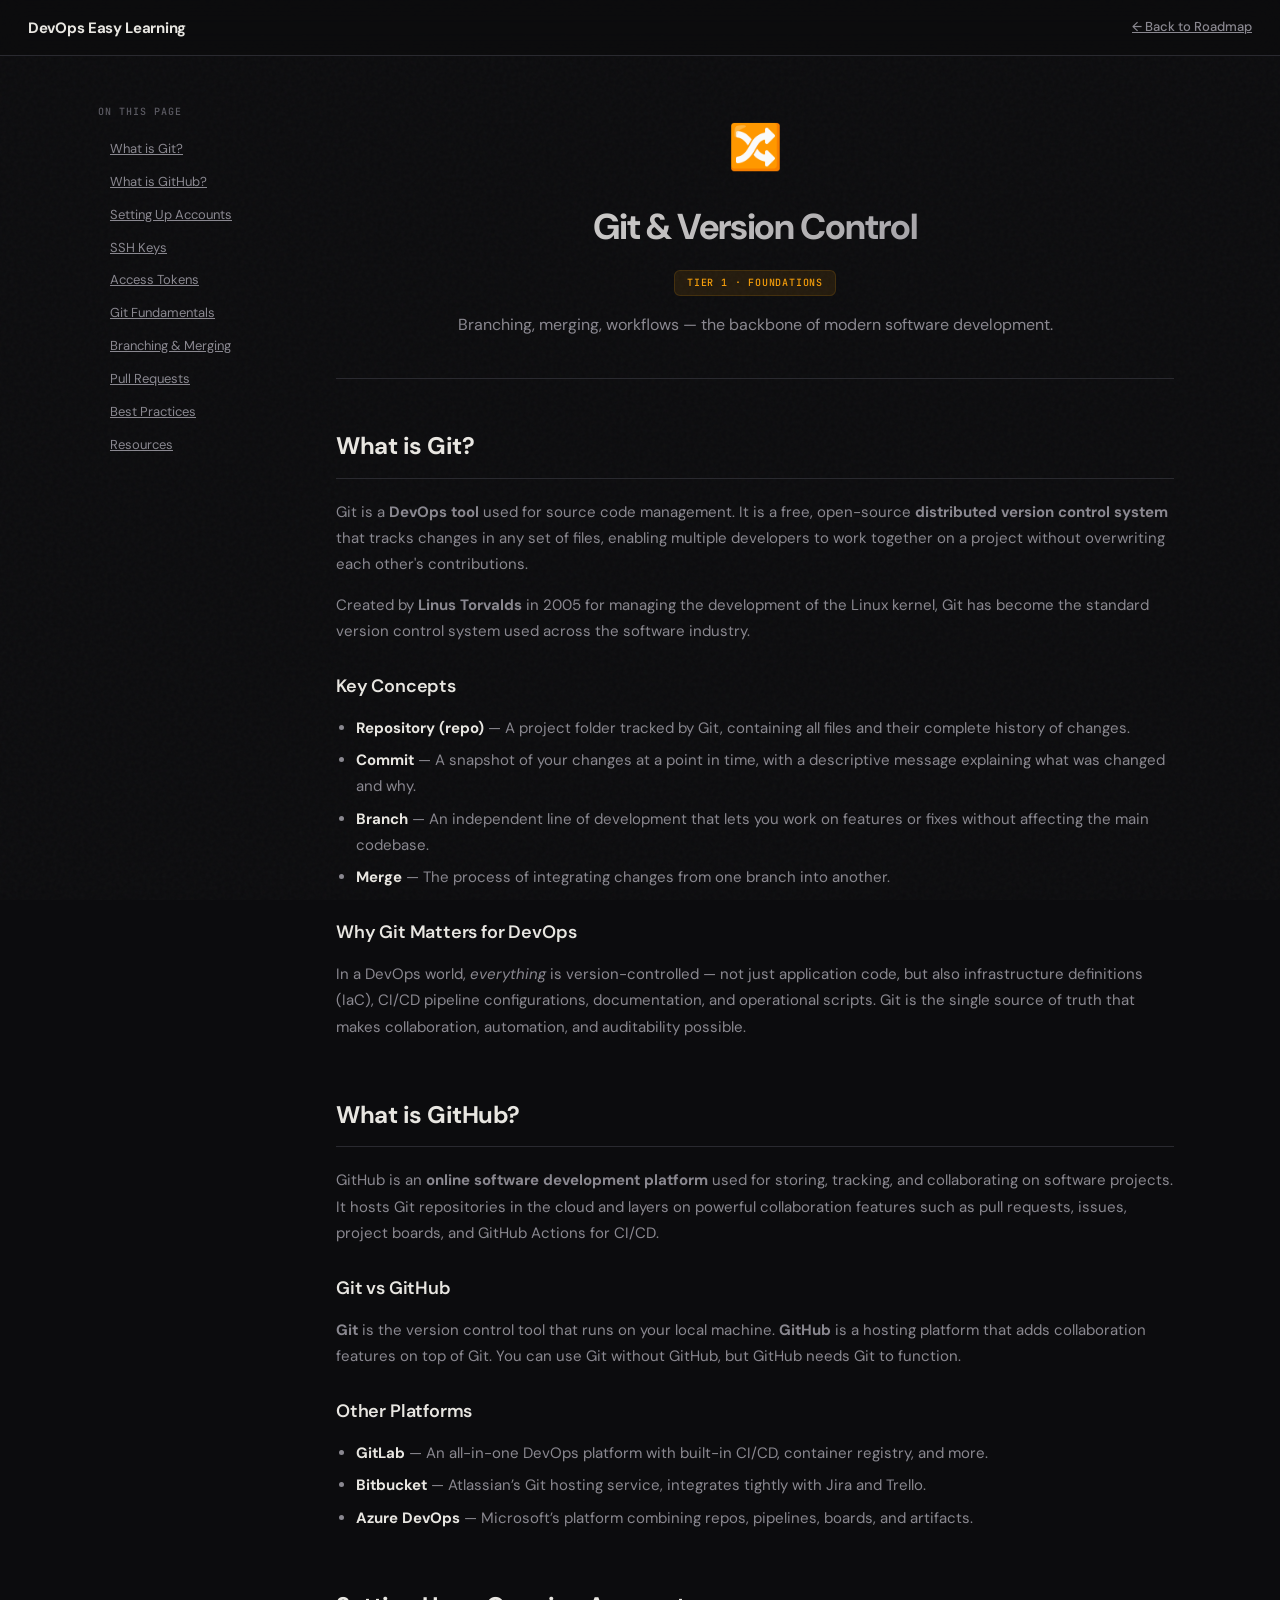
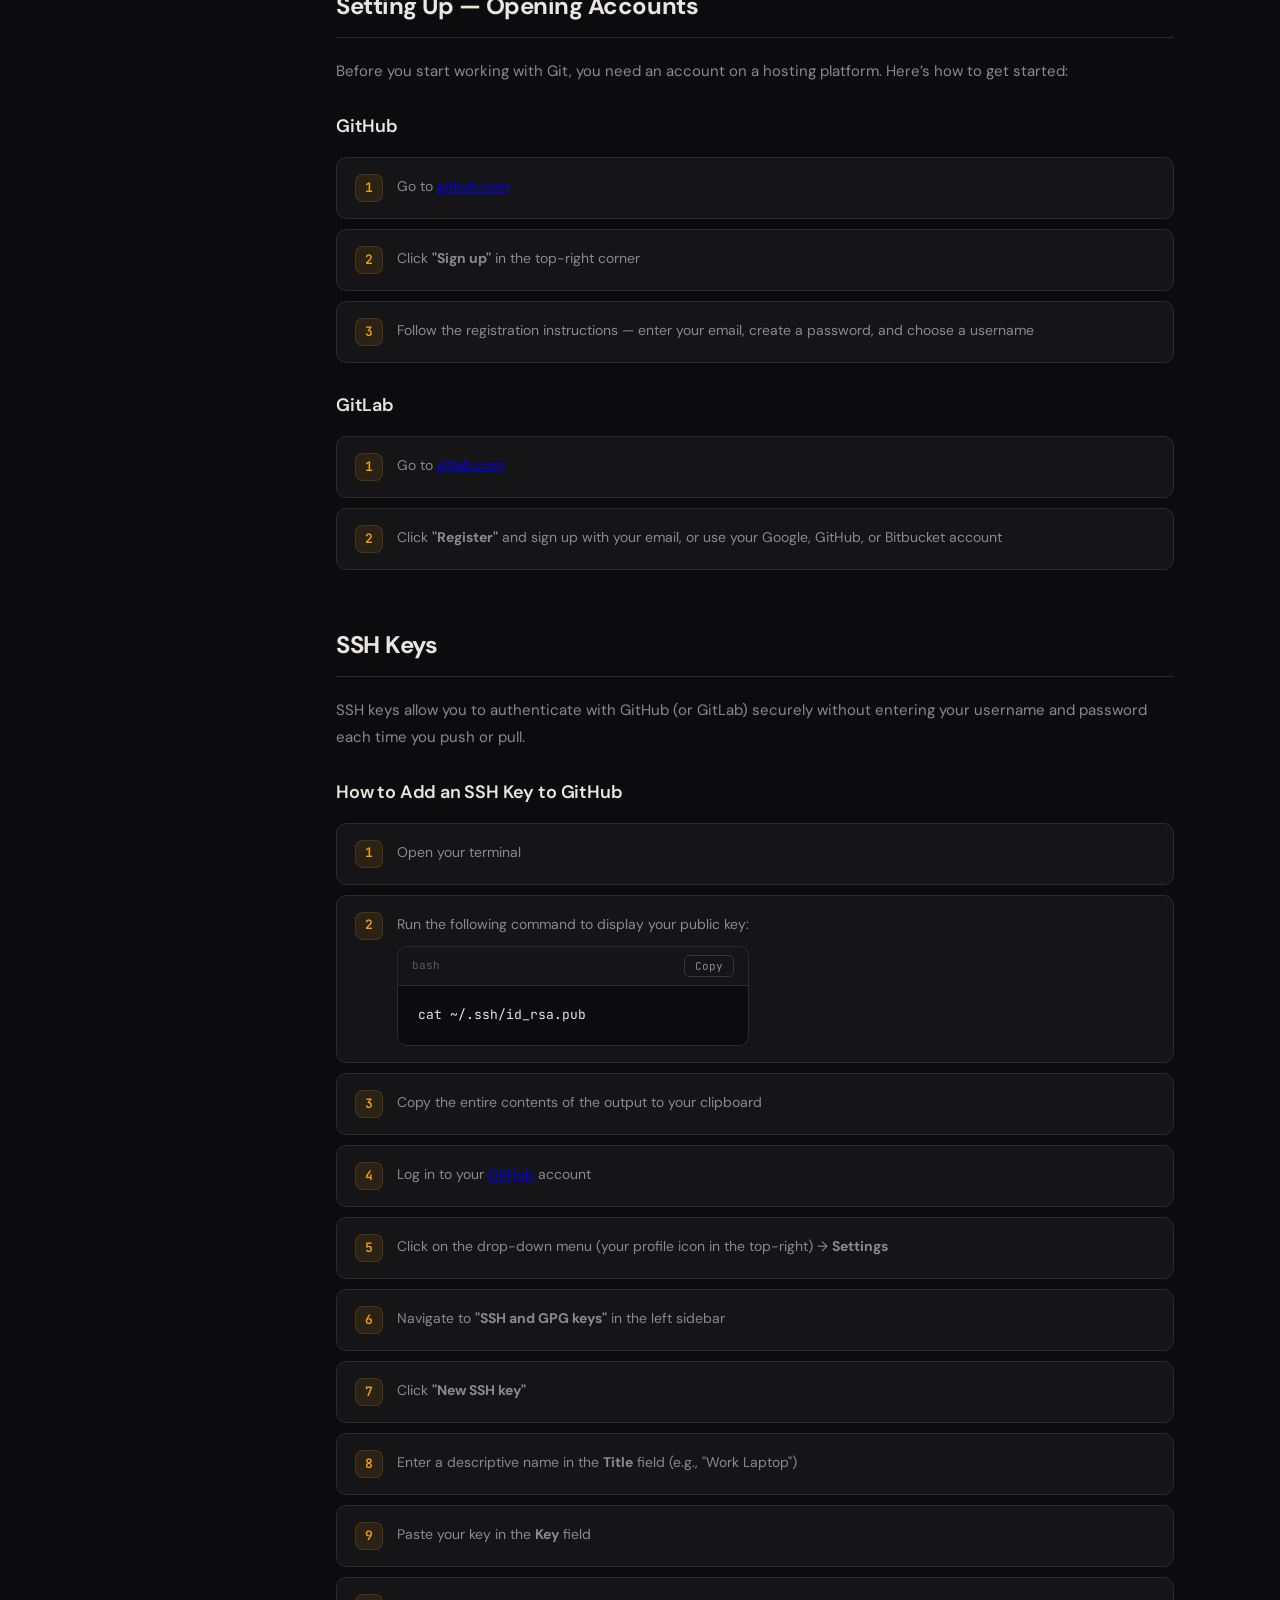
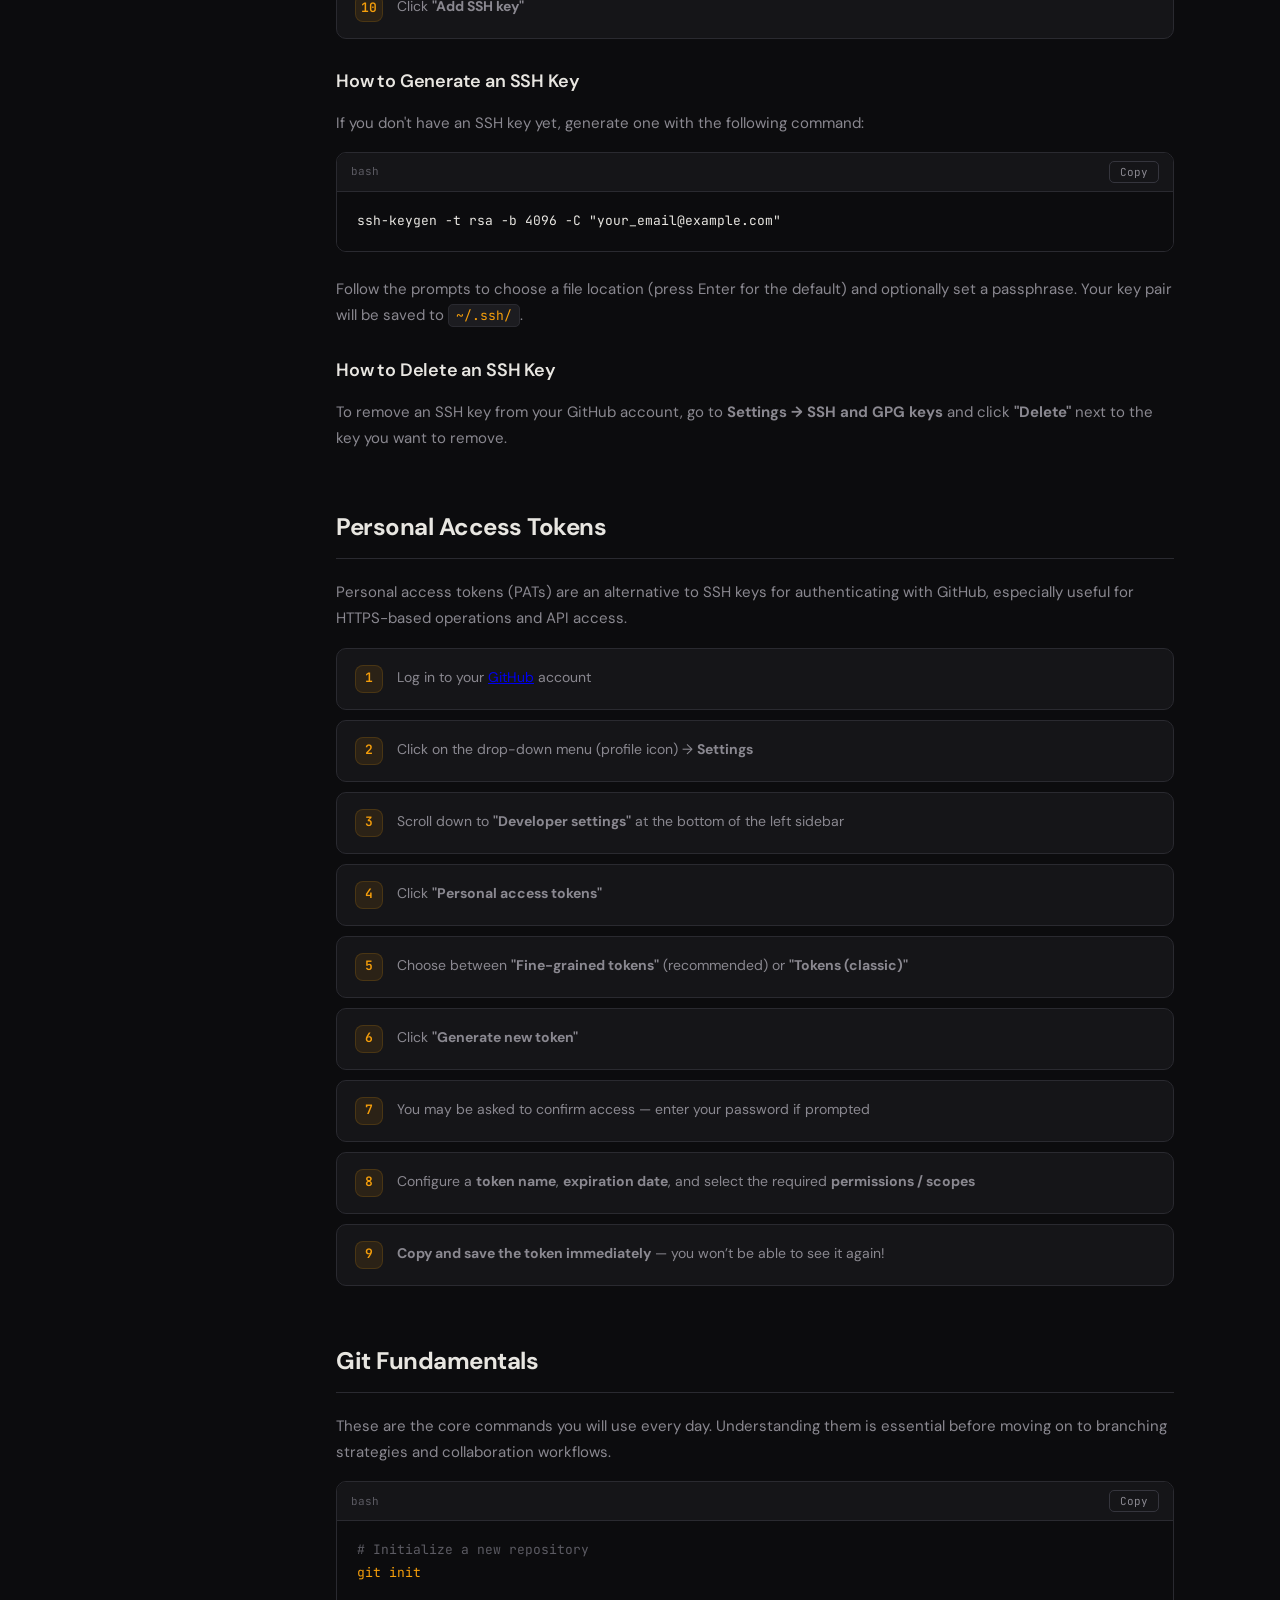
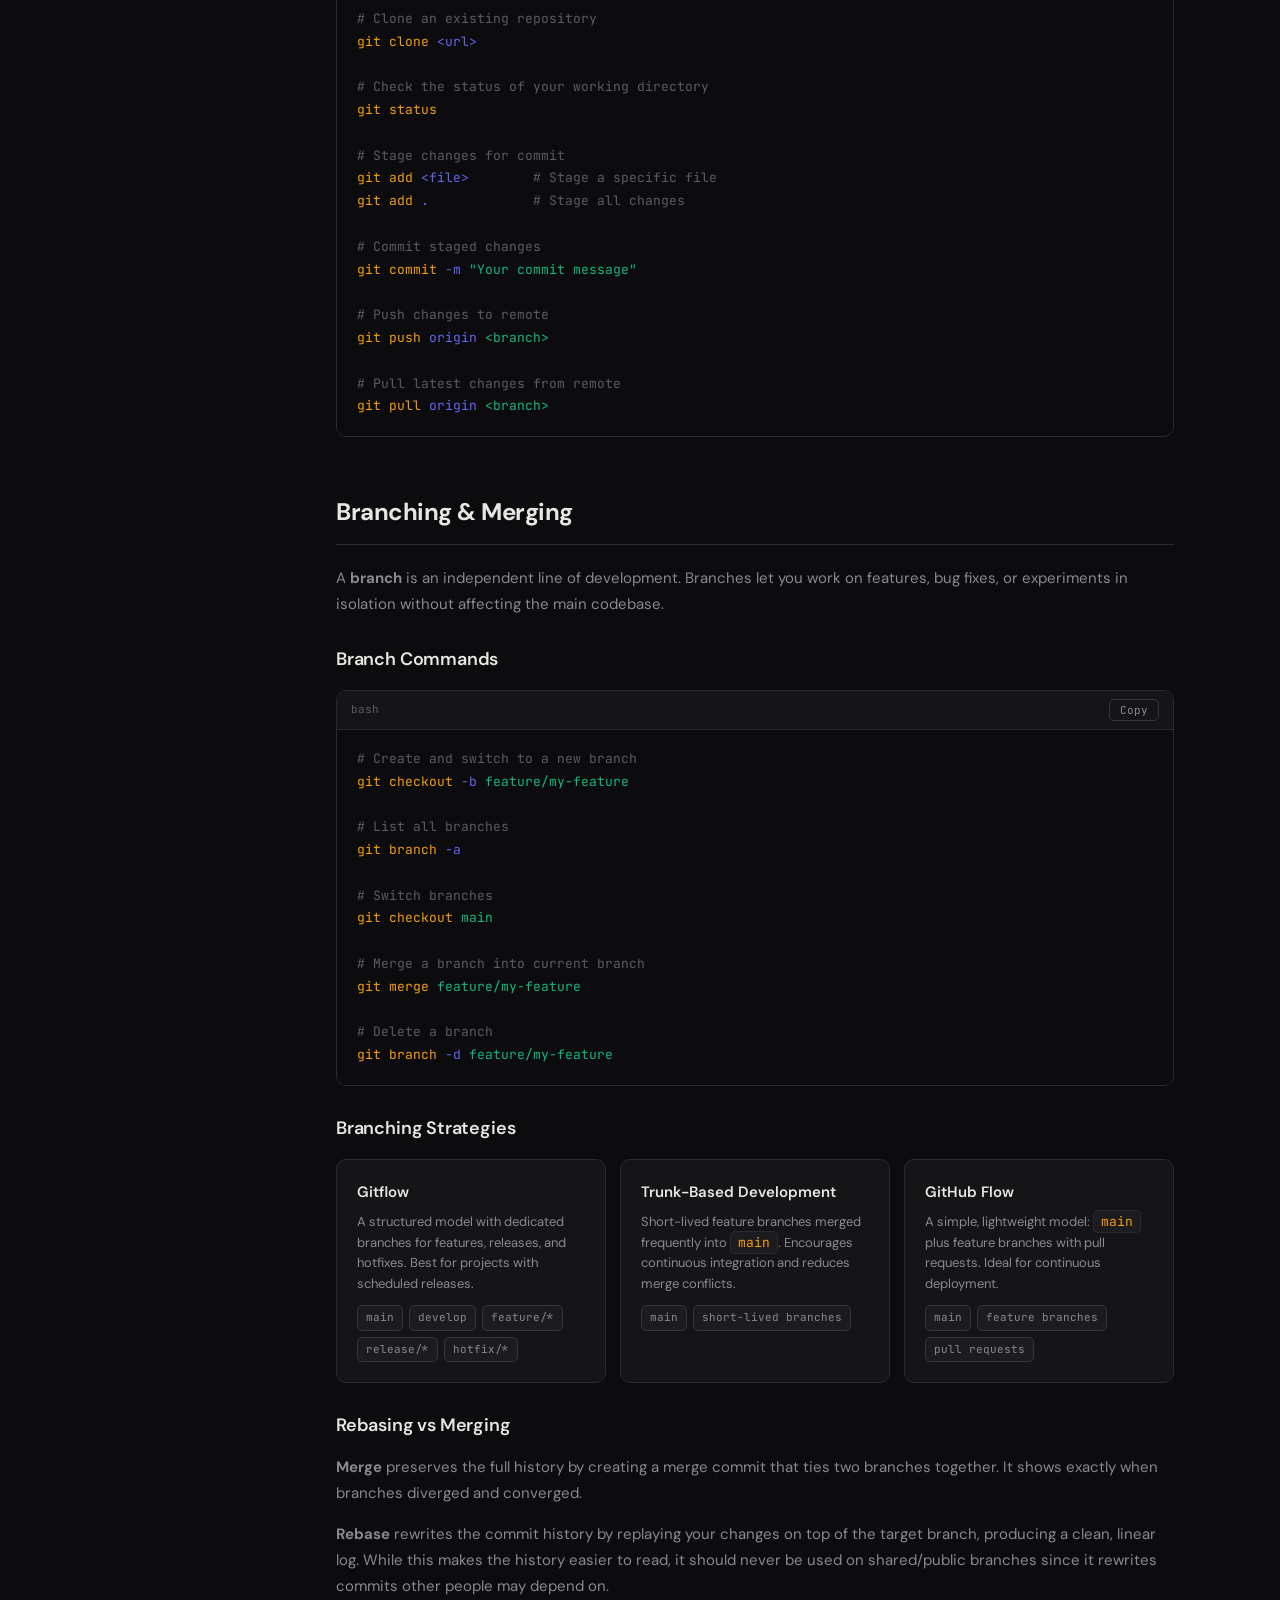
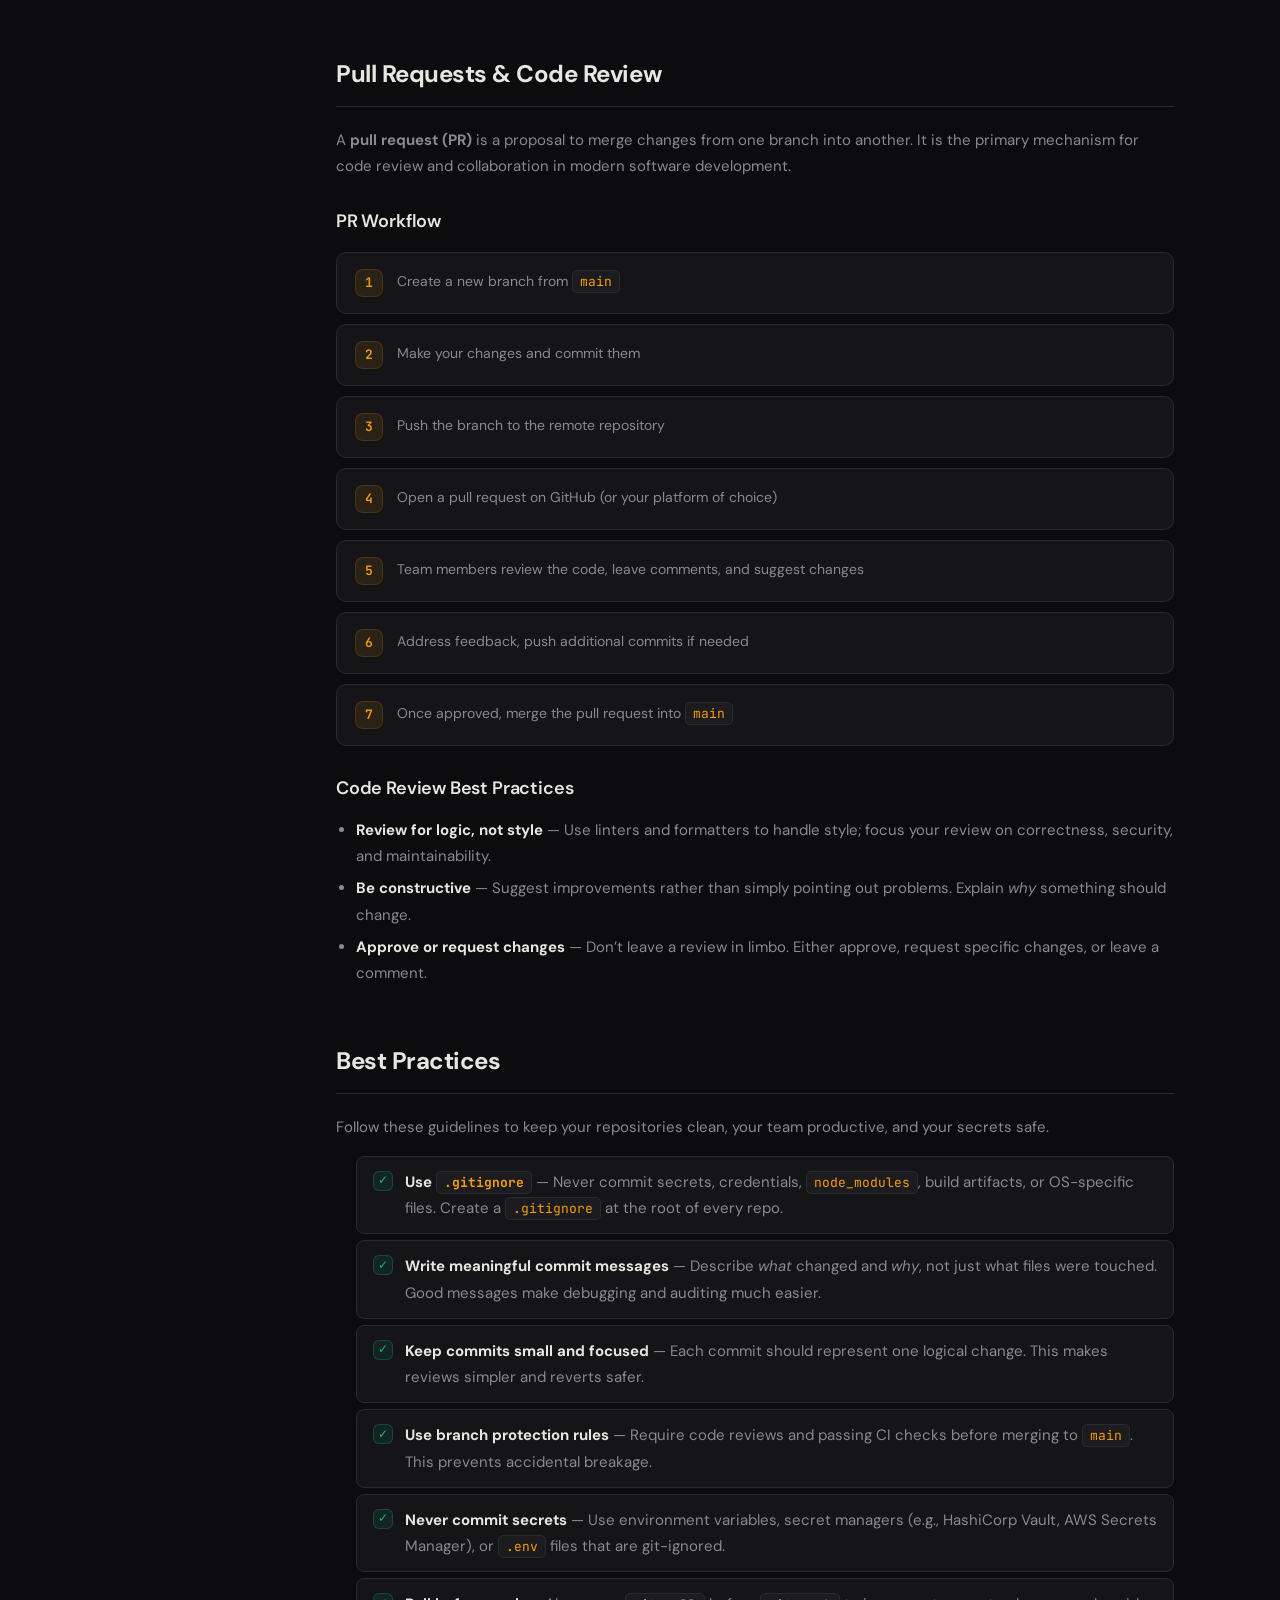
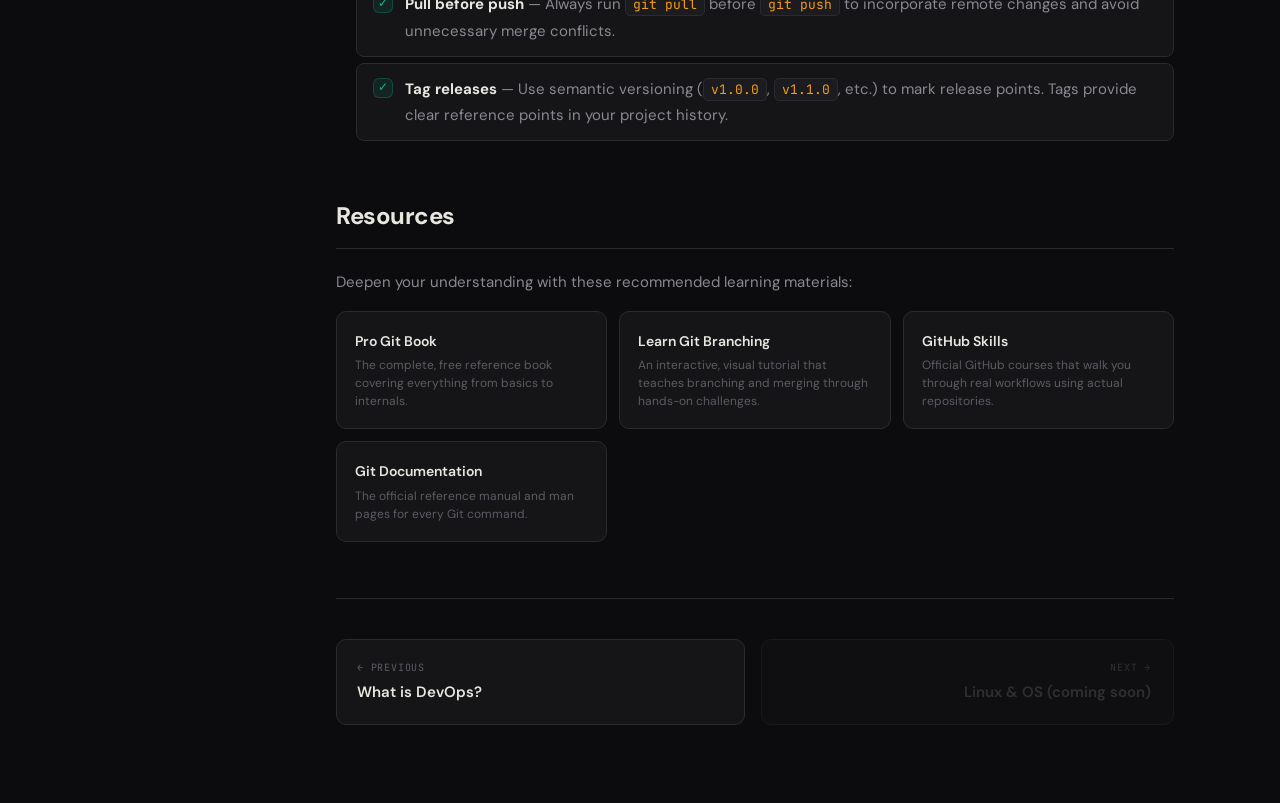
==== topics/git-and-vcs.html @ 916d5129 "Add learning hub content pages and shared styles - Extract shared CSS with dark theme, content page " ====
<!DOCTYPE html>
<html lang="en">
<head>
<meta charset="UTF-8"/>
<meta name="viewport" content="width=device-width, initial-scale=1.0"/>
<title>Git &amp; Version Control — DevOps Easy Learning</title>
<link href="https://fonts.googleapis.com/css2?family=DM+Sans:wght@400;500;600;700&family=JetBrains+Mono:wght@400;500&display=swap" rel="stylesheet"/>
<link rel="stylesheet" href="../css/shared.css"/>
<style>
  /* ── Nav ─────────────────────────────────────────────── */
  .top-nav {
    position: fixed; top: 0; left: 0; right: 0;
    height: 56px;
    background: rgba(12,12,14,0.85);
    backdrop-filter: blur(14px);
    -webkit-backdrop-filter: blur(14px);
    border-bottom: 1px solid var(--border);
    display: flex; align-items: center; justify-content: space-between;
    padding: 0 28px;
    z-index: 100;
  }
  .top-nav .brand {
    font-weight: 700; font-size: 15px; color: var(--text);
    letter-spacing: -0.02em;
  }
  .top-nav .back-link {
    font-size: 13px; font-weight: 500;
    color: var(--text-dim);
    transition: color 0.2s;
  }
  .top-nav .back-link:hover { color: var(--text); }

  /* ── Layout ──────────────────────────────────────────── */
  .page-wrapper {
    position: relative; z-index: 1;
    display: flex;
    max-width: 1140px;
    margin: 0 auto;
    padding-top: 56px;
  }

  /* ── Sidebar / TOC ───────────────────────────────────── */
  .sidebar {
    position: sticky; top: 72px; align-self: flex-start;
    width: 230px; min-width: 230px;
    padding: 32px 0 32px 28px;
    height: calc(100vh - 72px);
    overflow-y: auto;
  }
  .sidebar-title {
    font-family: 'JetBrains Mono', monospace;
    font-size: 10px; font-weight: 500;
    text-transform: uppercase; letter-spacing: 0.1em;
    color: var(--text-muted); margin-bottom: 14px;
  }
  .sidebar ul { list-style: none; }
  .sidebar li { margin-bottom: 2px; }
  .sidebar a {
    display: block; padding: 6px 12px;
    font-size: 13px; color: var(--text-dim);
    border-radius: 6px; transition: background 0.15s, color 0.15s;
    line-height: 1.45;
  }
  .sidebar a:hover { background: var(--surface2); color: var(--text); }
  .sidebar a.active { color: var(--tier-found); background: var(--tier-found-bg); }

  /* Mobile TOC toggle */
  .toc-toggle {
    display: none;
    position: fixed; bottom: 24px; right: 24px;
    width: 48px; height: 48px;
    border-radius: 50%; border: 1px solid var(--border-light);
    background: var(--surface); color: var(--text);
    font-size: 20px; cursor: pointer; z-index: 200;
    align-items: center; justify-content: center;
    box-shadow: 0 4px 20px rgba(0,0,0,0.5);
  }
  .toc-mobile-overlay {
    display: none;
    position: fixed; inset: 0;
    background: rgba(0,0,0,0.6);
    z-index: 150;
  }
  .toc-mobile-overlay.open { display: block; }
  .toc-mobile-panel {
    display: none;
    position: fixed; bottom: 0; left: 0; right: 0;
    max-height: 65vh; overflow-y: auto;
    background: var(--surface);
    border-top: 1px solid var(--border-light);
    border-radius: 18px 18px 0 0;
    padding: 24px 20px 32px;
    z-index: 200;
    transform: translateY(100%);
    transition: transform 0.3s ease;
  }
  .toc-mobile-panel.open { display: block; transform: translateY(0); }

  /* ── Main content ────────────────────────────────────── */
  .content {
    flex: 1;
    min-width: 0;
    padding: 0 36px 80px;
  }

  /* ── Hero ─────────────────────────────────────────────── */
  .hero {
    padding: 56px 0 40px;
    border-bottom: 1px solid var(--border);
    margin-bottom: 48px;
  }
  .hero-icon {
    font-size: 44px; margin-bottom: 16px;
    display: inline-block;
  }
  .hero h1 {
    font-size: 36px; font-weight: 700;
    letter-spacing: -0.03em; margin-bottom: 12px;
    background: linear-gradient(135deg, var(--text) 0%, var(--text-dim) 100%);
    -webkit-background-clip: text;
    -webkit-text-fill-color: transparent;
  }
  .tier-badge {
    display: inline-block;
    font-family: 'JetBrains Mono', monospace;
    font-size: 11px; font-weight: 500;
    letter-spacing: 0.06em; text-transform: uppercase;
    padding: 5px 14px; border-radius: 8px;
    background: rgba(245,158,11,0.10);
    color: var(--tier-found);
    border: 1px solid var(--tier-found-border);
    margin-bottom: 16px;
  }
  .hero .subtitle {
    font-size: 16px; color: var(--text-dim);
    line-height: 1.65; max-width: 600px;
  }

  /* ── Section styling ─────────────────────────────────── */
  .section {
    margin-bottom: 56px;
    scroll-margin-top: 80px;
  }
  .section h2 {
    font-size: 24px; font-weight: 700;
    letter-spacing: -0.02em;
    margin-bottom: 20px;
    padding-bottom: 12px;
    border-bottom: 1px solid var(--border);
    color: var(--text);
  }
  .section h3 {
    font-size: 18px; font-weight: 600;
    margin: 28px 0 14px;
    color: var(--text);
    letter-spacing: -0.01em;
  }
  .section p {
    font-size: 15px; line-height: 1.75;
    color: var(--text-dim); margin-bottom: 14px;
  }
  .section ul, .section ol {
    padding-left: 20px; margin-bottom: 16px;
  }
  .section li {
    font-size: 15px; line-height: 1.75;
    color: var(--text-dim); margin-bottom: 6px;
  }
  .section li strong { color: var(--text); }

  /* ── Info cards (for step-by-step) ────────────────────── */
  .step-cards {
    display: flex; flex-direction: column; gap: 10px;
    margin: 16px 0 24px;
  }
  .step-card {
    display: flex; align-items: flex-start; gap: 14px;
    background: var(--surface);
    border: 1px solid var(--border);
    border-radius: 10px; padding: 16px 18px;
    transition: border-color 0.2s;
  }
  .step-card:hover { border-color: var(--border-light); }
  .step-num {
    flex-shrink: 0;
    width: 28px; height: 28px;
    border-radius: 8px;
    background: rgba(245,158,11,0.10);
    color: var(--tier-found);
    font-family: 'JetBrains Mono', monospace;
    font-size: 13px; font-weight: 600;
    display: flex; align-items: center; justify-content: center;
    border: 1px solid var(--tier-found-border);
  }
  .step-card p { margin: 0; font-size: 14px; }

  /* ── Code blocks ─────────────────────────────────────── */
  .code-block-wrapper {
    position: relative;
    margin: 16px 0 24px;
    border-radius: 10px;
    overflow: hidden;
    border: 1px solid var(--border);
  }
  .code-block-header {
    display: flex; align-items: center; justify-content: space-between;
    padding: 8px 14px;
    background: var(--surface);
    border-bottom: 1px solid var(--border);
    font-family: 'JetBrains Mono', monospace;
    font-size: 11px; color: var(--text-muted);
  }
  .copy-btn {
    background: none; border: 1px solid var(--border-light);
    color: var(--text-dim); font-family: 'JetBrains Mono', monospace;
    font-size: 11px; padding: 3px 10px; border-radius: 5px;
    cursor: pointer; transition: all 0.2s;
  }
  .copy-btn:hover {
    background: var(--surface2); color: var(--text);
    border-color: var(--text-muted);
  }
  .code-block-wrapper pre {
    margin: 0; padding: 18px 20px;
    background: var(--bg);
    overflow-x: auto;
    -webkit-overflow-scrolling: touch;
  }
  .code-block-wrapper code {
    font-family: 'JetBrains Mono', monospace;
    font-size: 13px; line-height: 1.7;
    color: var(--text);
  }
  .code-block-wrapper code .comment {
    color: var(--text-muted);
  }
  .code-block-wrapper code .cmd {
    color: var(--tier-found);
  }
  .code-block-wrapper code .flag {
    color: var(--tier-core);
  }
  .code-block-wrapper code .str {
    color: var(--tier-adv);
  }

  /* Inline code */
  .content :not(pre) > code {
    font-family: 'JetBrains Mono', monospace;
    font-size: 13px;
    background: var(--surface2);
    padding: 2px 7px;
    border-radius: 5px;
    border: 1px solid var(--border);
    color: var(--tier-found);
  }

  /* ── Checklist ───────────────────────────────────────── */
  .checklist {
    list-style: none; padding: 0; margin: 16px 0 24px;
  }
  .checklist li {
    display: flex; align-items: flex-start; gap: 12px;
    padding: 12px 16px;
    border-radius: 8px;
    margin-bottom: 6px;
    background: var(--surface);
    border: 1px solid var(--border);
    transition: border-color 0.2s;
  }
  .checklist li:hover { border-color: var(--border-light); }
  .check-icon {
    flex-shrink: 0; margin-top: 2px;
    width: 20px; height: 20px; border-radius: 6px;
    background: rgba(16,185,129,0.10);
    border: 1px solid rgba(16,185,129,0.25);
    display: flex; align-items: center; justify-content: center;
    color: var(--tier-adv); font-size: 12px;
  }

  /* ── Branching strategy cards ────────────────────────── */
  .strategy-grid {
    display: grid;
    grid-template-columns: repeat(auto-fit, minmax(250px, 1fr));
    gap: 14px;
    margin: 16px 0 24px;
  }
  .strategy-card {
    background: var(--surface);
    border: 1px solid var(--border);
    border-radius: 10px;
    padding: 20px;
    transition: border-color 0.2s;
  }
  .strategy-card:hover { border-color: var(--border-light); }
  .strategy-card h4 {
    font-size: 15px; font-weight: 600;
    margin-bottom: 8px; color: var(--text);
  }
  .strategy-card p {
    font-size: 13px; color: var(--text-dim);
    line-height: 1.6; margin: 0;
  }
  .strategy-card .branches {
    margin-top: 10px;
    display: flex; flex-wrap: wrap; gap: 6px;
  }
  .strategy-card .branch-tag {
    font-family: 'JetBrains Mono', monospace;
    font-size: 11px; padding: 3px 8px;
    background: var(--surface2);
    border: 1px solid var(--border-light);
    border-radius: 5px; color: var(--text-dim);
  }

  /* ── Resources ───────────────────────────────────────── */
  .resources-grid {
    display: grid;
    grid-template-columns: repeat(auto-fit, minmax(220px, 1fr));
    gap: 12px;
    margin: 16px 0;
  }
  .resource-card {
    background: var(--surface);
    border: 1px solid var(--border);
    border-radius: 10px;
    padding: 18px;
    transition: border-color 0.2s, background 0.2s;
    display: block;
    text-decoration: none;
  }
  .resource-card:hover {
    border-color: var(--border-light);
    background: var(--surface2);
  }
  .resource-card .res-title {
    font-size: 14px; font-weight: 600;
    color: var(--text); margin-bottom: 4px;
  }
  .resource-card .res-desc {
    font-size: 12px; color: var(--text-muted);
    line-height: 1.5;
  }

  /* ── Footer nav ──────────────────────────────────────── */
  .footer-nav {
    display: flex;
    justify-content: space-between;
    align-items: stretch;
    gap: 16px;
    padding-top: 40px;
    border-top: 1px solid var(--border);
    margin-top: 56px;
  }
  .footer-link {
    flex: 1;
    display: flex; flex-direction: column; justify-content: center;
    padding: 20px 22px;
    background: var(--surface);
    border: 1px solid var(--border);
    border-radius: 10px;
    text-decoration: none;
    transition: border-color 0.2s, background 0.2s;
  }
  .footer-link:hover {
    border-color: var(--border-light);
    background: var(--surface2);
  }
  .footer-link.disabled {
    opacity: 0.45;
    pointer-events: none;
  }
  .footer-link .fl-label {
    font-family: 'JetBrains Mono', monospace;
    font-size: 10px; text-transform: uppercase;
    letter-spacing: 0.08em; color: var(--text-muted);
    margin-bottom: 4px;
  }
  .footer-link .fl-title {
    font-size: 15px; font-weight: 600; color: var(--text);
  }
  .footer-link.disabled .fl-title { color: var(--text-muted); }
  .footer-link.next { text-align: right; }

  /* ── Responsive ──────────────────────────────────────── */
  @media (max-width: 860px) {
    .sidebar { display: none; }
    .toc-toggle { display: flex; }
    .content { padding: 0 20px 80px; }
    .hero h1 { font-size: 28px; }
    .strategy-grid { grid-template-columns: 1fr; }
  }
  @media (max-width: 480px) {
    .top-nav { padding: 0 16px; }
    .top-nav .brand { font-size: 13px; }
    .content { padding: 0 14px 80px; }
    .hero { padding: 36px 0 28px; }
    .hero h1 { font-size: 24px; }
    .hero .subtitle { font-size: 14px; }
    .section h2 { font-size: 20px; }
    .footer-nav { flex-direction: column; }
  }
</style>
</head>
<body>
<div class="noise"></div>

<!-- ── Top Navigation ──────────────────────────────────── -->
<nav class="top-nav">
  <span class="brand">DevOps Easy Learning</span>
  <a href="../index.html" class="back-link">&#8592; Back to Roadmap</a>
</nav>

<div class="page-wrapper">

  <!-- ── Sidebar / Table of Contents ───────────────────── -->
  <aside class="sidebar">
    <div class="sidebar-title">On this page</div>
    <ul>
      <li><a href="#what-is-git">What is Git?</a></li>
      <li><a href="#what-is-github">What is GitHub?</a></li>
      <li><a href="#setting-up">Setting Up Accounts</a></li>
      <li><a href="#ssh-keys">SSH Keys</a></li>
      <li><a href="#personal-access-tokens">Access Tokens</a></li>
      <li><a href="#git-fundamentals">Git Fundamentals</a></li>
      <li><a href="#branching-merging">Branching &amp; Merging</a></li>
      <li><a href="#pull-requests">Pull Requests</a></li>
      <li><a href="#best-practices">Best Practices</a></li>
      <li><a href="#resources">Resources</a></li>
    </ul>
  </aside>

  <!-- ── Main Content ──────────────────────────────────── -->
  <main class="content">

    <!-- Hero -->
    <header class="hero">
      <div class="hero-icon">&#x1F500;</div>
      <h1>Git &amp; Version Control</h1>
      <div class="tier-badge">Tier 1 &middot; Foundations</div>
      <p class="subtitle">Branching, merging, workflows &mdash; the backbone of modern software development.</p>
    </header>

    <!-- ────────────────────────────────────────────────── -->
    <!-- Section 1: What is Git? -->
    <!-- ────────────────────────────────────────────────── -->
    <section id="what-is-git" class="section">
      <h2>What is Git?</h2>
      <p>Git is a <strong>DevOps tool</strong> used for source code management. It is a free, open-source <strong>distributed version control system</strong> that tracks changes in any set of files, enabling multiple developers to work together on a project without overwriting each other's contributions.</p>
      <p>Created by <strong>Linus Torvalds</strong> in 2005 for managing the development of the Linux kernel, Git has become the standard version control system used across the software industry.</p>

      <h3>Key Concepts</h3>
      <ul>
        <li><strong>Repository (repo)</strong> &mdash; A project folder tracked by Git, containing all files and their complete history of changes.</li>
        <li><strong>Commit</strong> &mdash; A snapshot of your changes at a point in time, with a descriptive message explaining what was changed and why.</li>
        <li><strong>Branch</strong> &mdash; An independent line of development that lets you work on features or fixes without affecting the main codebase.</li>
        <li><strong>Merge</strong> &mdash; The process of integrating changes from one branch into another.</li>
      </ul>

      <h3>Why Git Matters for DevOps</h3>
      <p>In a DevOps world, <em>everything</em> is version-controlled &mdash; not just application code, but also infrastructure definitions (IaC), CI/CD pipeline configurations, documentation, and operational scripts. Git is the single source of truth that makes collaboration, automation, and auditability possible.</p>
    </section>

    <!-- ────────────────────────────────────────────────── -->
    <!-- Section 2: What is GitHub? -->
    <!-- ────────────────────────────────────────────────── -->
    <section id="what-is-github" class="section">
      <h2>What is GitHub?</h2>
      <p>GitHub is an <strong>online software development platform</strong> used for storing, tracking, and collaborating on software projects. It hosts Git repositories in the cloud and layers on powerful collaboration features such as pull requests, issues, project boards, and GitHub Actions for CI/CD.</p>

      <h3>Git vs GitHub</h3>
      <p><strong>Git</strong> is the version control tool that runs on your local machine. <strong>GitHub</strong> is a hosting platform that adds collaboration features on top of Git. You can use Git without GitHub, but GitHub needs Git to function.</p>

      <h3>Other Platforms</h3>
      <ul>
        <li><strong>GitLab</strong> &mdash; An all-in-one DevOps platform with built-in CI/CD, container registry, and more.</li>
        <li><strong>Bitbucket</strong> &mdash; Atlassian&rsquo;s Git hosting service, integrates tightly with Jira and Trello.</li>
        <li><strong>Azure DevOps</strong> &mdash; Microsoft&rsquo;s platform combining repos, pipelines, boards, and artifacts.</li>
      </ul>
    </section>

    <!-- ────────────────────────────────────────────────── -->
    <!-- Section 3: Setting Up Accounts -->
    <!-- ────────────────────────────────────────────────── -->
    <section id="setting-up" class="section">
      <h2>Setting Up &mdash; Opening Accounts</h2>
      <p>Before you start working with Git, you need an account on a hosting platform. Here&rsquo;s how to get started:</p>

      <h3>GitHub</h3>
      <div class="step-cards">
        <div class="step-card">
          <div class="step-num">1</div>
          <p>Go to <a href="https://github.com" target="_blank" rel="noopener">github.com</a></p>
        </div>
        <div class="step-card">
          <div class="step-num">2</div>
          <p>Click <strong>"Sign up"</strong> in the top-right corner</p>
        </div>
        <div class="step-card">
          <div class="step-num">3</div>
          <p>Follow the registration instructions &mdash; enter your email, create a password, and choose a username</p>
        </div>
      </div>

      <h3>GitLab</h3>
      <div class="step-cards">
        <div class="step-card">
          <div class="step-num">1</div>
          <p>Go to <a href="https://gitlab.com" target="_blank" rel="noopener">gitlab.com</a></p>
        </div>
        <div class="step-card">
          <div class="step-num">2</div>
          <p>Click <strong>"Register"</strong> and sign up with your email, or use your Google, GitHub, or Bitbucket account</p>
        </div>
      </div>
    </section>

    <!-- ────────────────────────────────────────────────── -->
    <!-- Section 4: SSH Keys -->
    <!-- ────────────────────────────────────────────────── -->
    <section id="ssh-keys" class="section">
      <h2>SSH Keys</h2>
      <p>SSH keys allow you to authenticate with GitHub (or GitLab) securely without entering your username and password each time you push or pull.</p>

      <h3>How to Add an SSH Key to GitHub</h3>
      <div class="step-cards">
        <div class="step-card">
          <div class="step-num">1</div>
          <p>Open your terminal</p>
        </div>
        <div class="step-card">
          <div class="step-num">2</div>
          <div>
            <p>Run the following command to display your public key:</p>
            <div class="code-block-wrapper" style="margin-top:10px; margin-bottom:0;">
              <div class="code-block-header"><span>bash</span><button class="copy-btn" onclick="copyCode(this)">Copy</button></div>
              <pre><code>cat ~/.ssh/id_rsa.pub</code></pre>
            </div>
          </div>
        </div>
        <div class="step-card">
          <div class="step-num">3</div>
          <p>Copy the entire contents of the output to your clipboard</p>
        </div>
        <div class="step-card">
          <div class="step-num">4</div>
          <p>Log in to your <a href="https://github.com" target="_blank" rel="noopener">GitHub</a> account</p>
        </div>
        <div class="step-card">
          <div class="step-num">5</div>
          <p>Click on the drop-down menu (your profile icon in the top-right) &rarr; <strong>Settings</strong></p>
        </div>
        <div class="step-card">
          <div class="step-num">6</div>
          <p>Navigate to <strong>"SSH and GPG keys"</strong> in the left sidebar</p>
        </div>
        <div class="step-card">
          <div class="step-num">7</div>
          <p>Click <strong>"New SSH key"</strong></p>
        </div>
        <div class="step-card">
          <div class="step-num">8</div>
          <p>Enter a descriptive name in the <strong>Title</strong> field (e.g., "Work Laptop")</p>
        </div>
        <div class="step-card">
          <div class="step-num">9</div>
          <p>Paste your key in the <strong>Key</strong> field</p>
        </div>
        <div class="step-card">
          <div class="step-num">10</div>
          <p>Click <strong>"Add SSH key"</strong></p>
        </div>
      </div>

      <h3>How to Generate an SSH Key</h3>
      <p>If you don't have an SSH key yet, generate one with the following command:</p>
      <div class="code-block-wrapper">
        <div class="code-block-header"><span>bash</span><button class="copy-btn" onclick="copyCode(this)">Copy</button></div>
        <pre><code>ssh-keygen -t rsa -b 4096 -C "your_email@example.com"</code></pre>
      </div>
      <p>Follow the prompts to choose a file location (press Enter for the default) and optionally set a passphrase. Your key pair will be saved to <code>~/.ssh/</code>.</p>

      <h3>How to Delete an SSH Key</h3>
      <p>To remove an SSH key from your GitHub account, go to <strong>Settings &rarr; SSH and GPG keys</strong> and click <strong>"Delete"</strong> next to the key you want to remove.</p>
    </section>

    <!-- ────────────────────────────────────────────────── -->
    <!-- Section 5: Personal Access Tokens -->
    <!-- ────────────────────────────────────────────────── -->
    <section id="personal-access-tokens" class="section">
      <h2>Personal Access Tokens</h2>
      <p>Personal access tokens (PATs) are an alternative to SSH keys for authenticating with GitHub, especially useful for HTTPS-based operations and API access.</p>

      <div class="step-cards">
        <div class="step-card">
          <div class="step-num">1</div>
          <p>Log in to your <a href="https://github.com" target="_blank" rel="noopener">GitHub</a> account</p>
        </div>
        <div class="step-card">
          <div class="step-num">2</div>
          <p>Click on the drop-down menu (profile icon) &rarr; <strong>Settings</strong></p>
        </div>
        <div class="step-card">
          <div class="step-num">3</div>
          <p>Scroll down to <strong>"Developer settings"</strong> at the bottom of the left sidebar</p>
        </div>
        <div class="step-card">
          <div class="step-num">4</div>
          <p>Click <strong>"Personal access tokens"</strong></p>
        </div>
        <div class="step-card">
          <div class="step-num">5</div>
          <p>Choose between <strong>"Fine-grained tokens"</strong> (recommended) or <strong>"Tokens (classic)"</strong></p>
        </div>
        <div class="step-card">
          <div class="step-num">6</div>
          <p>Click <strong>"Generate new token"</strong></p>
        </div>
        <div class="step-card">
          <div class="step-num">7</div>
          <p>You may be asked to confirm access &mdash; enter your password if prompted</p>
        </div>
        <div class="step-card">
          <div class="step-num">8</div>
          <p>Configure a <strong>token name</strong>, <strong>expiration date</strong>, and select the required <strong>permissions / scopes</strong></p>
        </div>
        <div class="step-card">
          <div class="step-num">9</div>
          <p><strong>Copy and save the token immediately</strong> &mdash; you won&rsquo;t be able to see it again!</p>
        </div>
      </div>
    </section>

    <!-- ────────────────────────────────────────────────── -->
    <!-- Section 6: Git Fundamentals -->
    <!-- ────────────────────────────────────────────────── -->
    <section id="git-fundamentals" class="section">
      <h2>Git Fundamentals</h2>
      <p>These are the core commands you will use every day. Understanding them is essential before moving on to branching strategies and collaboration workflows.</p>

      <div class="code-block-wrapper">
        <div class="code-block-header"><span>bash</span><button class="copy-btn" onclick="copyCode(this)">Copy</button></div>
        <pre><code><span class="comment"># Initialize a new repository</span>
<span class="cmd">git init</span>

<span class="comment"># Clone an existing repository</span>
<span class="cmd">git clone</span> <span class="flag">&lt;url&gt;</span>

<span class="comment"># Check the status of your working directory</span>
<span class="cmd">git status</span>

<span class="comment"># Stage changes for commit</span>
<span class="cmd">git add</span> <span class="flag">&lt;file&gt;</span>        <span class="comment"># Stage a specific file</span>
<span class="cmd">git add</span> <span class="flag">.</span>             <span class="comment"># Stage all changes</span>

<span class="comment"># Commit staged changes</span>
<span class="cmd">git commit</span> <span class="flag">-m</span> <span class="str">"Your commit message"</span>

<span class="comment"># Push changes to remote</span>
<span class="cmd">git push</span> <span class="flag">origin</span> <span class="str">&lt;branch&gt;</span>

<span class="comment"># Pull latest changes from remote</span>
<span class="cmd">git pull</span> <span class="flag">origin</span> <span class="str">&lt;branch&gt;</span></code></pre>
      </div>
    </section>

    <!-- ────────────────────────────────────────────────── -->
    <!-- Section 7: Branching & Merging -->
    <!-- ────────────────────────────────────────────────── -->
    <section id="branching-merging" class="section">
      <h2>Branching &amp; Merging</h2>
      <p>A <strong>branch</strong> is an independent line of development. Branches let you work on features, bug fixes, or experiments in isolation without affecting the main codebase.</p>

      <h3>Branch Commands</h3>
      <div class="code-block-wrapper">
        <div class="code-block-header"><span>bash</span><button class="copy-btn" onclick="copyCode(this)">Copy</button></div>
        <pre><code><span class="comment"># Create and switch to a new branch</span>
<span class="cmd">git checkout</span> <span class="flag">-b</span> <span class="str">feature/my-feature</span>

<span class="comment"># List all branches</span>
<span class="cmd">git branch</span> <span class="flag">-a</span>

<span class="comment"># Switch branches</span>
<span class="cmd">git checkout</span> <span class="str">main</span>

<span class="comment"># Merge a branch into current branch</span>
<span class="cmd">git merge</span> <span class="str">feature/my-feature</span>

<span class="comment"># Delete a branch</span>
<span class="cmd">git branch</span> <span class="flag">-d</span> <span class="str">feature/my-feature</span></code></pre>
      </div>

      <h3>Branching Strategies</h3>
      <div class="strategy-grid">
        <div class="strategy-card">
          <h4>Gitflow</h4>
          <p>A structured model with dedicated branches for features, releases, and hotfixes. Best for projects with scheduled releases.</p>
          <div class="branches">
            <span class="branch-tag">main</span>
            <span class="branch-tag">develop</span>
            <span class="branch-tag">feature/*</span>
            <span class="branch-tag">release/*</span>
            <span class="branch-tag">hotfix/*</span>
          </div>
        </div>
        <div class="strategy-card">
          <h4>Trunk-Based Development</h4>
          <p>Short-lived feature branches merged frequently into <code>main</code>. Encourages continuous integration and reduces merge conflicts.</p>
          <div class="branches">
            <span class="branch-tag">main</span>
            <span class="branch-tag">short-lived branches</span>
          </div>
        </div>
        <div class="strategy-card">
          <h4>GitHub Flow</h4>
          <p>A simple, lightweight model: <code>main</code> plus feature branches with pull requests. Ideal for continuous deployment.</p>
          <div class="branches">
            <span class="branch-tag">main</span>
            <span class="branch-tag">feature branches</span>
            <span class="branch-tag">pull requests</span>
          </div>
        </div>
      </div>

      <h3>Rebasing vs Merging</h3>
      <p><strong>Merge</strong> preserves the full history by creating a merge commit that ties two branches together. It shows exactly when branches diverged and converged.</p>
      <p><strong>Rebase</strong> rewrites the commit history by replaying your changes on top of the target branch, producing a clean, linear log. While this makes the history easier to read, it should never be used on shared/public branches since it rewrites commits other people may depend on.</p>
    </section>

    <!-- ────────────────────────────────────────────────── -->
    <!-- Section 8: Pull Requests & Code Review -->
    <!-- ────────────────────────────────────────────────── -->
    <section id="pull-requests" class="section">
      <h2>Pull Requests &amp; Code Review</h2>
      <p>A <strong>pull request (PR)</strong> is a proposal to merge changes from one branch into another. It is the primary mechanism for code review and collaboration in modern software development.</p>

      <h3>PR Workflow</h3>
      <div class="step-cards">
        <div class="step-card">
          <div class="step-num">1</div>
          <p>Create a new branch from <code>main</code></p>
        </div>
        <div class="step-card">
          <div class="step-num">2</div>
          <p>Make your changes and commit them</p>
        </div>
        <div class="step-card">
          <div class="step-num">3</div>
          <p>Push the branch to the remote repository</p>
        </div>
        <div class="step-card">
          <div class="step-num">4</div>
          <p>Open a pull request on GitHub (or your platform of choice)</p>
        </div>
        <div class="step-card">
          <div class="step-num">5</div>
          <p>Team members review the code, leave comments, and suggest changes</p>
        </div>
        <div class="step-card">
          <div class="step-num">6</div>
          <p>Address feedback, push additional commits if needed</p>
        </div>
        <div class="step-card">
          <div class="step-num">7</div>
          <p>Once approved, merge the pull request into <code>main</code></p>
        </div>
      </div>

      <h3>Code Review Best Practices</h3>
      <ul>
        <li><strong>Review for logic, not style</strong> &mdash; Use linters and formatters to handle style; focus your review on correctness, security, and maintainability.</li>
        <li><strong>Be constructive</strong> &mdash; Suggest improvements rather than simply pointing out problems. Explain <em>why</em> something should change.</li>
        <li><strong>Approve or request changes</strong> &mdash; Don&rsquo;t leave a review in limbo. Either approve, request specific changes, or leave a comment.</li>
      </ul>
    </section>

    <!-- ────────────────────────────────────────────────── -->
    <!-- Section 9: Best Practices -->
    <!-- ────────────────────────────────────────────────── -->
    <section id="best-practices" class="section">
      <h2>Best Practices</h2>
      <p>Follow these guidelines to keep your repositories clean, your team productive, and your secrets safe.</p>

      <ul class="checklist">
        <li>
          <span class="check-icon">&#10003;</span>
          <div><strong>Use <code>.gitignore</code></strong> &mdash; Never commit secrets, credentials, <code>node_modules</code>, build artifacts, or OS-specific files. Create a <code>.gitignore</code> at the root of every repo.</div>
        </li>
        <li>
          <span class="check-icon">&#10003;</span>
          <div><strong>Write meaningful commit messages</strong> &mdash; Describe <em>what</em> changed and <em>why</em>, not just what files were touched. Good messages make debugging and auditing much easier.</div>
        </li>
        <li>
          <span class="check-icon">&#10003;</span>
          <div><strong>Keep commits small and focused</strong> &mdash; Each commit should represent one logical change. This makes reviews simpler and reverts safer.</div>
        </li>
        <li>
          <span class="check-icon">&#10003;</span>
          <div><strong>Use branch protection rules</strong> &mdash; Require code reviews and passing CI checks before merging to <code>main</code>. This prevents accidental breakage.</div>
        </li>
        <li>
          <span class="check-icon">&#10003;</span>
          <div><strong>Never commit secrets</strong> &mdash; Use environment variables, secret managers (e.g., HashiCorp Vault, AWS Secrets Manager), or <code>.env</code> files that are git-ignored.</div>
        </li>
        <li>
          <span class="check-icon">&#10003;</span>
          <div><strong>Pull before push</strong> &mdash; Always run <code>git pull</code> before <code>git push</code> to incorporate remote changes and avoid unnecessary merge conflicts.</div>
        </li>
        <li>
          <span class="check-icon">&#10003;</span>
          <div><strong>Tag releases</strong> &mdash; Use semantic versioning (<code>v1.0.0</code>, <code>v1.1.0</code>, etc.) to mark release points. Tags provide clear reference points in your project history.</div>
        </li>
      </ul>
    </section>

    <!-- ────────────────────────────────────────────────── -->
    <!-- Resources -->
    <!-- ────────────────────────────────────────────────── -->
    <section id="resources" class="section">
      <h2>Resources</h2>
      <p>Deepen your understanding with these recommended learning materials:</p>

      <div class="resources-grid">
        <a class="resource-card" href="https://git-scm.com/book/en/v2" target="_blank" rel="noopener">
          <div class="res-title">Pro Git Book</div>
          <div class="res-desc">The complete, free reference book covering everything from basics to internals.</div>
        </a>
        <a class="resource-card" href="https://learngitbranching.js.org/" target="_blank" rel="noopener">
          <div class="res-title">Learn Git Branching</div>
          <div class="res-desc">An interactive, visual tutorial that teaches branching and merging through hands-on challenges.</div>
        </a>
        <a class="resource-card" href="https://skills.github.com/" target="_blank" rel="noopener">
          <div class="res-title">GitHub Skills</div>
          <div class="res-desc">Official GitHub courses that walk you through real workflows using actual repositories.</div>
        </a>
        <a class="resource-card" href="https://git-scm.com/doc" target="_blank" rel="noopener">
          <div class="res-title">Git Documentation</div>
          <div class="res-desc">The official reference manual and man pages for every Git command.</div>
        </a>
      </div>
    </section>

    <!-- ── Footer Navigation ──────────────────────────── -->
    <nav class="footer-nav">
      <a href="what-is-devops.html" class="footer-link prev">
        <span class="fl-label">&larr; Previous</span>
        <span class="fl-title">What is DevOps?</span>
      </a>
      <div class="footer-link next disabled">
        <span class="fl-label">Next &rarr;</span>
        <span class="fl-title">Linux &amp; OS (coming soon)</span>
      </div>
    </nav>

  </main>
</div>

<!-- ── Mobile TOC ──────────────────────────────────────── -->
<button class="toc-toggle" id="tocToggle" aria-label="Table of contents">&#9776;</button>
<div class="toc-mobile-overlay" id="tocOverlay"></div>
<div class="toc-mobile-panel" id="tocPanel">
  <div class="sidebar-title">On this page</div>
  <ul style="list-style:none;">
    <li><a href="#what-is-git" onclick="closeToc()">What is Git?</a></li>
    <li><a href="#what-is-github" onclick="closeToc()">What is GitHub?</a></li>
    <li><a href="#setting-up" onclick="closeToc()">Setting Up Accounts</a></li>
    <li><a href="#ssh-keys" onclick="closeToc()">SSH Keys</a></li>
    <li><a href="#personal-access-tokens" onclick="closeToc()">Access Tokens</a></li>
    <li><a href="#git-fundamentals" onclick="closeToc()">Git Fundamentals</a></li>
    <li><a href="#branching-merging" onclick="closeToc()">Branching &amp; Merging</a></li>
    <li><a href="#pull-requests" onclick="closeToc()">Pull Requests</a></li>
    <li><a href="#best-practices" onclick="closeToc()">Best Practices</a></li>
    <li><a href="#resources" onclick="closeToc()">Resources</a></li>
  </ul>
</div>

<script>
  // ── Copy code button ────────────────────────────────
  function copyCode(btn) {
    const code = btn.closest('.code-block-wrapper').querySelector('code');
    const text = code.innerText;
    navigator.clipboard.writeText(text).then(() => {
      btn.textContent = 'Copied!';
      setTimeout(() => { btn.textContent = 'Copy'; }, 1800);
    });
  }

  // ── Mobile TOC ──────────────────────────────────────
  const tocToggle  = document.getElementById('tocToggle');
  const tocOverlay = document.getElementById('tocOverlay');
  const tocPanel   = document.getElementById('tocPanel');

  function openToc() {
    tocOverlay.classList.add('open');
    tocPanel.classList.add('open');
  }
  function closeToc() {
    tocOverlay.classList.remove('open');
    tocPanel.classList.remove('open');
  }
  tocToggle.addEventListener('click', () => {
    tocPanel.classList.contains('open') ? closeToc() : openToc();
  });
  tocOverlay.addEventListener('click', closeToc);

  // ── Active sidebar link on scroll ───────────────────
  const sections = document.querySelectorAll('.section');
  const sidebarLinks = document.querySelectorAll('.sidebar a');

  function updateActive() {
    let current = '';
    sections.forEach(sec => {
      const top = sec.getBoundingClientRect().top;
      if (top <= 120) current = sec.id;
    });
    sidebarLinks.forEach(link => {
      link.classList.toggle('active', link.getAttribute('href') === '#' + current);
    });
  }
  window.addEventListener('scroll', updateActive, { passive: true });
  updateActive();
</script>
</body>
</html>
---- css/shared.css ----
/* DevOps Easy Learning Hub — Shared Styles */

:root {
  --bg: #0C0C0E;
  --surface: #151518;
  --surface2: #1C1C20;
  --border: #2A2A30;
  --border-light: #35353D;
  --text: #E8E6E1;
  --text-dim: #8A8890;
  --text-muted: #5C5B63;

  --tier-found: #F59E0B;
  --tier-found-bg: rgba(245, 158, 11, 0.06);
  --tier-found-border: rgba(245, 158, 11, 0.15);

  --tier-core: #6366F1;
  --tier-core-bg: rgba(99, 102, 241, 0.06);
  --tier-core-border: rgba(99, 102, 241, 0.15);

  --tier-adv: #10B981;
  --tier-adv-bg: rgba(16, 185, 129, 0.06);
  --tier-adv-border: rgba(16, 185, 129, 0.15);

  --c-linux: #F97316;
  --c-network: #EAB308;
  --c-scripting: #F59E0B;
  --c-git: #D97706;
  --c-cloud: #CA8A04;
  --c-cicd: #818CF8;
  --c-containers: #6366F1;
  --c-iac: #7C3AED;
  --c-monitoring: #A78BFA;
  --c-security: #8B5CF6;
  --c-culture: #6D28D9;
  --c-sre: #34D399;
  --c-platform: #10B981;
  --c-finops: #059669;
}

* { box-sizing: border-box; margin: 0; padding: 0; }

body {
  font-family: 'DM Sans', sans-serif;
  background: var(--bg);
  color: var(--text);
  min-height: 100vh;
  overflow-x: hidden;
  line-height: 1.6;
}

.noise {
  position: fixed;
  top: 0; left: 0; right: 0; bottom: 0;
  background-image: url("data:image/svg+xml,%3Csvg viewBox='0 0 256 256' xmlns='http://www.w3.org/2000/svg'%3E%3Cfilter id='n'%3E%3CfeTurbulence type='fractalNoise' baseFrequency='0.9' numOctaves='4' stitchTiles='stitch'/%3E%3C/filter%3E%3Crect width='100%25' height='100%25' filter='url(%23n)' opacity='0.03'/%3E%3C/svg%3E");
  pointer-events: none;
  z-index: 0;
}

/* ── Top Navigation ── */
.top-nav {
  position: fixed;
  top: 0; left: 0; right: 0;
  z-index: 200;
  background: rgba(12, 12, 14, 0.85);
  backdrop-filter: blur(12px);
  -webkit-backdrop-filter: blur(12px);
  border-bottom: 1px solid var(--border);
  padding: 0 24px;
  height: 56px;
  display: flex;
  align-items: center;
  justify-content: space-between;
}

.top-nav .brand {
  font-size: 15px;
  font-weight: 700;
  letter-spacing: -0.02em;
  color: var(--text);
  text-decoration: none;
}

.top-nav .brand:hover { color: var(--tier-core); }

.top-nav .nav-link {
  font-family: 'JetBrains Mono', monospace;
  font-size: 12px;
  color: var(--text-dim);
  text-decoration: none;
  padding: 6px 14px;
  border-radius: 8px;
  border: 1px solid var(--border);
  transition: all 0.2s;
}

.top-nav .nav-link:hover {
  color: var(--text);
  border-color: var(--border-light);
  background: var(--surface);
}

/* ── Page Container ── */
.page-container {
  position: relative;
  z-index: 1;
  max-width: 900px;
  margin: 0 auto;
  padding: 80px 24px 60px;
}

/* ── Hero Section ── */
.hero {
  text-align: center;
  margin-bottom: 48px;
  padding: 40px 0 32px;
}

.hero-icon { font-size: 48px; display: block; margin-bottom: 16px; }

.hero h1 {
  font-size: 32px;
  font-weight: 700;
  letter-spacing: -0.03em;
  margin-bottom: 12px;
  background: linear-gradient(135deg, var(--text) 0%, var(--text-dim) 100%);
  -webkit-background-clip: text;
  -webkit-text-fill-color: transparent;
}

.hero .tier-badge {
  font-family: 'JetBrains Mono', monospace;
  font-size: 10px;
  font-weight: 500;
  letter-spacing: 0.08em;
  text-transform: uppercase;
  padding: 4px 12px;
  border-radius: 6px;
  display: inline-block;
  margin-bottom: 16px;
}

.hero .subtitle {
  font-size: 15px;
  color: var(--text-muted);
  max-width: 560px;
  margin: 0 auto;
  line-height: 1.7;
}

/* ── Table of Contents ── */
.toc {
  background: var(--surface);
  border: 1px solid var(--border);
  border-radius: 12px;
  padding: 20px 24px;
  margin-bottom: 40px;
}

.toc-title {
  font-family: 'JetBrains Mono', monospace;
  font-size: 10px;
  font-weight: 500;
  letter-spacing: 0.1em;
  text-transform: uppercase;
  color: var(--text-muted);
  margin-bottom: 12px;
}

.toc ol { list-style: none; counter-reset: toc-counter; padding: 0; }

.toc li { counter-increment: toc-counter; margin-bottom: 6px; }

.toc li::before {
  content: counter(toc-counter, decimal-leading-zero) ".";
  font-family: 'JetBrains Mono', monospace;
  font-size: 11px;
  color: var(--text-muted);
  margin-right: 8px;
}

.toc a {
  font-size: 13px;
  color: var(--text-dim);
  text-decoration: none;
  transition: color 0.2s;
}

.toc a:hover { color: var(--text); }

/* ── Content Sections ── */
.content-section { margin-bottom: 48px; }

.content-section h2 {
  font-size: 22px;
  font-weight: 700;
  letter-spacing: -0.02em;
  margin-bottom: 16px;
  padding-bottom: 12px;
  border-bottom: 1px solid var(--border);
}

.content-section h3 {
  font-size: 17px;
  font-weight: 600;
  letter-spacing: -0.01em;
  margin-top: 28px;
  margin-bottom: 12px;
  color: var(--text);
}

.content-section p {
  font-size: 14px;
  color: var(--text-dim);
  line-height: 1.8;
  margin-bottom: 16px;
}

.content-section ul, .content-section ol { padding-left: 20px; margin-bottom: 16px; }

.content-section li {
  font-size: 14px;
  color: var(--text-dim);
  line-height: 1.8;
  margin-bottom: 6px;
}

.content-section strong { color: var(--text); font-weight: 600; }

/* ── Code Blocks ── */
.code-block {
  position: relative;
  background: var(--bg);
  border: 1px solid var(--border);
  border-radius: 10px;
  margin-bottom: 20px;
  overflow: hidden;
}

.code-block-header {
  display: flex;
  align-items: center;
  justify-content: space-between;
  padding: 8px 16px;
  background: var(--surface);
  border-bottom: 1px solid var(--border);
}

.code-block-lang {
  font-family: 'JetBrains Mono', monospace;
  font-size: 11px;
  color: var(--text-muted);
  text-transform: uppercase;
  letter-spacing: 0.05em;
}

.code-block pre { padding: 16px; overflow-x: auto; margin: 0; }

.code-block code {
  font-family: 'JetBrains Mono', monospace;
  font-size: 13px;
  color: var(--text-dim);
  line-height: 1.7;
}

.copy-btn {
  font-family: 'JetBrains Mono', monospace;
  font-size: 11px;
  padding: 4px 12px;
  border-radius: 6px;
  background: var(--surface2);
  border: 1px solid var(--border-light);
  color: var(--text-dim);
  cursor: pointer;
  transition: all 0.2s;
}

.copy-btn:hover { background: var(--border); color: var(--text); }

/* ── Info / Tip Callout Boxes ── */
.callout {
  border-radius: 10px;
  padding: 16px 20px;
  margin-bottom: 20px;
  border: 1px solid;
  display: flex;
  gap: 12px;
}

.callout-icon { font-size: 18px; flex-shrink: 0; line-height: 1.4; }

.callout-content { font-size: 13px; line-height: 1.7; color: var(--text-dim); }

.callout-info { background: rgba(99, 102, 241, 0.06); border-color: rgba(99, 102, 241, 0.15); }
.callout-tip { background: rgba(16, 185, 129, 0.06); border-color: rgba(16, 185, 129, 0.15); }
.callout-warning { background: rgba(245, 158, 11, 0.06); border-color: rgba(245, 158, 11, 0.15); }

/* ── Step Cards ── */
.steps {
  counter-reset: step-counter;
  display: flex;
  flex-direction: column;
  gap: 12px;
  margin-bottom: 20px;
}

.step {
  counter-increment: step-counter;
  background: var(--surface);
  border: 1px solid var(--border);
  border-radius: 10px;
  padding: 16px 20px;
  display: flex;
  gap: 16px;
  align-items: flex-start;
  transition: border-color 0.2s;
}

.step:hover { border-color: var(--border-light); }

.step-number {
  font-family: 'JetBrains Mono', monospace;
  font-size: 12px;
  font-weight: 600;
  color: var(--tier-core);
  background: rgba(99, 102, 241, 0.1);
  border: 1px solid rgba(99, 102, 241, 0.2);
  min-width: 28px;
  height: 28px;
  border-radius: 8px;
  display: flex;
  align-items: center;
  justify-content: center;
  flex-shrink: 0;
}

.step-content { font-size: 14px; color: var(--text-dim); line-height: 1.7; }

.step-content code {
  font-family: 'JetBrains Mono', monospace;
  font-size: 12px;
  background: var(--bg);
  border: 1px solid var(--border);
  padding: 2px 8px;
  border-radius: 4px;
  color: var(--tier-core);
}

/* ── Card Grid ── */
.card-grid {
  display: grid;
  grid-template-columns: repeat(auto-fill, minmax(240px, 1fr));
  gap: 12px;
  margin-bottom: 24px;
}

.card {
  background: var(--surface);
  border: 1px solid var(--border);
  border-radius: 12px;
  padding: 20px;
  transition: border-color 0.2s, background 0.2s;
}

.card:hover { border-color: var(--border-light); background: var(--surface2); }

.card-title { font-size: 14px; font-weight: 600; margin-bottom: 8px; color: var(--text); }
.card-desc { font-size: 13px; color: var(--text-muted); line-height: 1.6; }
.card-icon { font-size: 24px; margin-bottom: 10px; display: block; }

/* ── Comparison Table ── */
.compare-table {
  width: 100%;
  border-collapse: separate;
  border-spacing: 0;
  border: 1px solid var(--border);
  border-radius: 12px;
  overflow: hidden;
  margin-bottom: 24px;
}

.compare-table th, .compare-table td {
  padding: 14px 18px;
  text-align: left;
  font-size: 13px;
  border-bottom: 1px solid var(--border);
}

.compare-table th {
  background: var(--surface);
  font-family: 'JetBrains Mono', monospace;
  font-size: 11px;
  font-weight: 500;
  letter-spacing: 0.06em;
  text-transform: uppercase;
  color: var(--text-muted);
}

.compare-table td { color: var(--text-dim); line-height: 1.6; }
.compare-table tr:last-child td { border-bottom: none; }
.compare-table tr:hover td { background: var(--surface); }

/* ── Flow Diagram ── */
.flow {
  display: flex;
  align-items: center;
  justify-content: center;
  gap: 8px;
  flex-wrap: wrap;
  margin-bottom: 24px;
  padding: 24px;
  background: var(--surface);
  border: 1px solid var(--border);
  border-radius: 12px;
}

.flow-item {
  font-family: 'JetBrains Mono', monospace;
  font-size: 11px;
  padding: 8px 16px;
  border-radius: 8px;
  border: 1px solid var(--border-light);
  background: var(--surface2);
  color: var(--text-dim);
  white-space: nowrap;
}

.flow-arrow { color: var(--text-muted); font-size: 14px; }

/* ── Metric Cards ── */
.metric-grid {
  display: grid;
  grid-template-columns: repeat(auto-fill, minmax(200px, 1fr));
  gap: 12px;
  margin-bottom: 24px;
}

.metric-card {
  background: var(--surface);
  border: 1px solid var(--border);
  border-radius: 12px;
  padding: 20px;
  text-align: center;
}

.metric-card .metric-name { font-size: 14px; font-weight: 600; color: var(--text); margin-bottom: 8px; }
.metric-card .metric-desc { font-size: 12px; color: var(--text-muted); line-height: 1.5; }

/* ── Footer Navigation ── */
.footer-nav {
  display: flex;
  justify-content: space-between;
  align-items: center;
  padding: 24px 0;
  margin-top: 48px;
  border-top: 1px solid var(--border);
}

.footer-nav a {
  font-size: 14px;
  color: var(--text-dim);
  text-decoration: none;
  padding: 10px 20px;
  border-radius: 10px;
  border: 1px solid var(--border);
  transition: all 0.2s;
}

.footer-nav a:hover { color: var(--text); border-color: var(--border-light); background: var(--surface); }

.footer-nav .disabled { color: var(--text-muted); opacity: 0.5; pointer-events: none; }

.footer-nav .nav-label {
  font-family: 'JetBrains Mono', monospace;
  font-size: 10px;
  text-transform: uppercase;
  letter-spacing: 0.06em;
  display: block;
  margin-bottom: 4px;
  color: var(--text-muted);
}

/* ── Resources Section ── */
.resources {
  background: var(--surface);
  border: 1px solid var(--border);
  border-radius: 12px;
  padding: 24px;
  margin-top: 32px;
}

.resources-title {
  font-family: 'JetBrains Mono', monospace;
  font-size: 10px;
  font-weight: 500;
  letter-spacing: 0.1em;
  text-transform: uppercase;
  color: var(--text-muted);
  margin-bottom: 14px;
}

.resources-list { display: flex; flex-wrap: wrap; gap: 8px; }

.resource-pill {
  font-size: 12px;
  font-family: 'JetBrains Mono', monospace;
  padding: 6px 14px;
  border-radius: 8px;
  background: rgba(99, 102, 241, 0.08);
  border: 1px solid rgba(99, 102, 241, 0.15);
  color: #818CF8;
}

/* ── Inline Code ── */
p code, li code {
  font-family: 'JetBrains Mono', monospace;
  font-size: 12px;
  background: var(--bg);
  border: 1px solid var(--border);
  padding: 2px 8px;
  border-radius: 4px;
  color: var(--tier-core);
}

/* ── Intro Banner (for hub page) ── */
.intro-banner {
  background: linear-gradient(135deg, rgba(99, 102, 241, 0.08), rgba(16, 185, 129, 0.05));
  border: 1px solid rgba(99, 102, 241, 0.2);
  border-radius: 16px;
  padding: 28px 32px;
  margin-bottom: 32px;
  display: flex;
  align-items: center;
  justify-content: space-between;
  gap: 24px;
  cursor: pointer;
  transition: border-color 0.3s, background 0.3s;
  text-decoration: none;
}

.intro-banner:hover {
  border-color: rgba(99, 102, 241, 0.35);
  background: linear-gradient(135deg, rgba(99, 102, 241, 0.12), rgba(16, 185, 129, 0.08));
}

.intro-banner-content h2 {
  font-size: 18px;
  font-weight: 700;
  letter-spacing: -0.02em;
  margin-bottom: 6px;
  color: var(--text);
}

.intro-banner-content p { font-size: 13px; color: var(--text-muted); line-height: 1.5; }

.intro-banner .arrow { font-size: 20px; color: var(--tier-core); flex-shrink: 0; }

/* ── Lesson Button (detail panel) ── */
.lesson-btn {
  display: inline-flex;
  align-items: center;
  gap: 8px;
  font-family: 'JetBrains Mono', monospace;
  font-size: 12px;
  padding: 10px 20px;
  border-radius: 8px;
  background: var(--tier-core);
  color: #fff;
  text-decoration: none;
  border: none;
  cursor: pointer;
  transition: opacity 0.2s;
  margin-top: 16px;
}

.lesson-btn:hover { opacity: 0.85; color: #fff; }

/* ── Responsive ── */
@media (max-width: 680px) {
  .page-container { padding: 72px 16px 40px; }
  .hero h1 { font-size: 26px; }
  .card-grid { grid-template-columns: 1fr; }
  .metric-grid { grid-template-columns: 1fr 1fr; }
  .compare-table th, .compare-table td { padding: 10px 12px; }
  .flow { flex-direction: column; }
  .footer-nav { flex-direction: column; gap: 12px; }
  .intro-banner { flex-direction: column; text-align: center; }
}

@media (max-width: 440px) {
  .metric-grid { grid-template-columns: 1fr; }
  .hero h1 { font-size: 22px; }
}
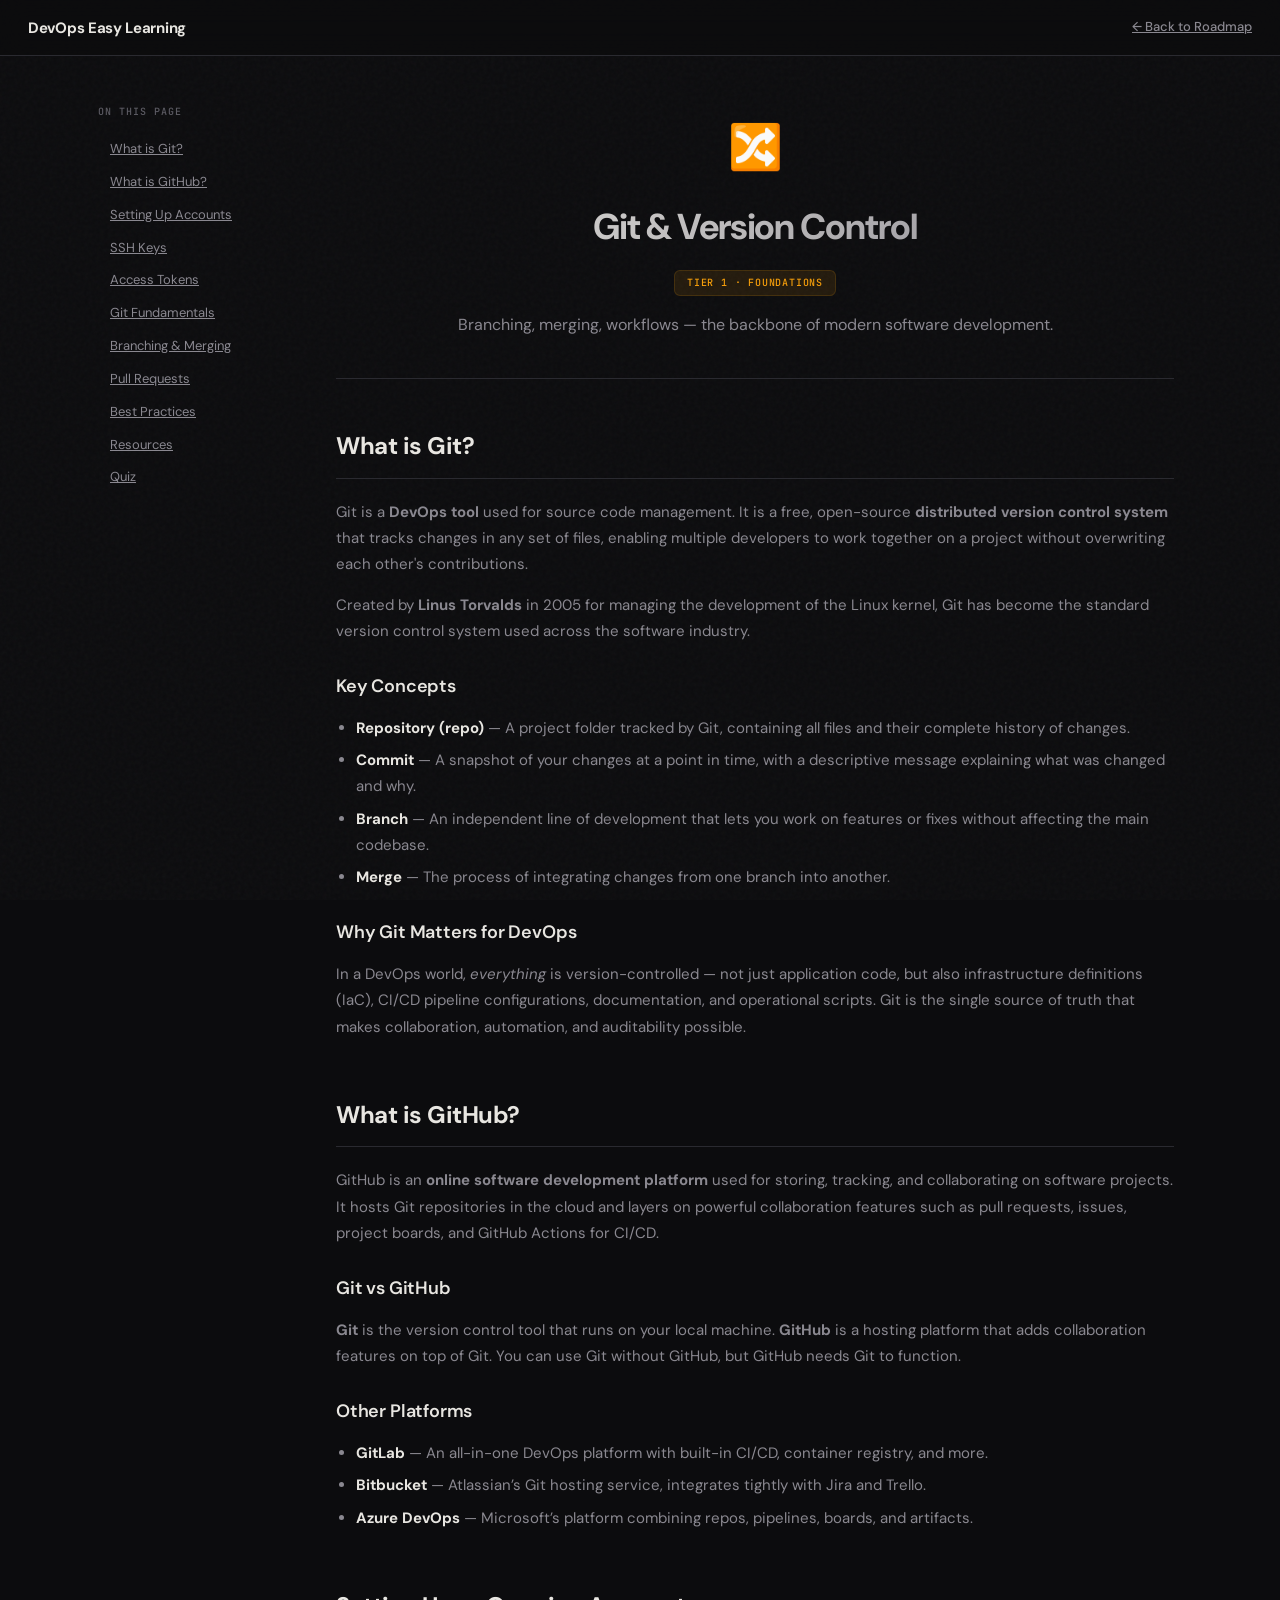
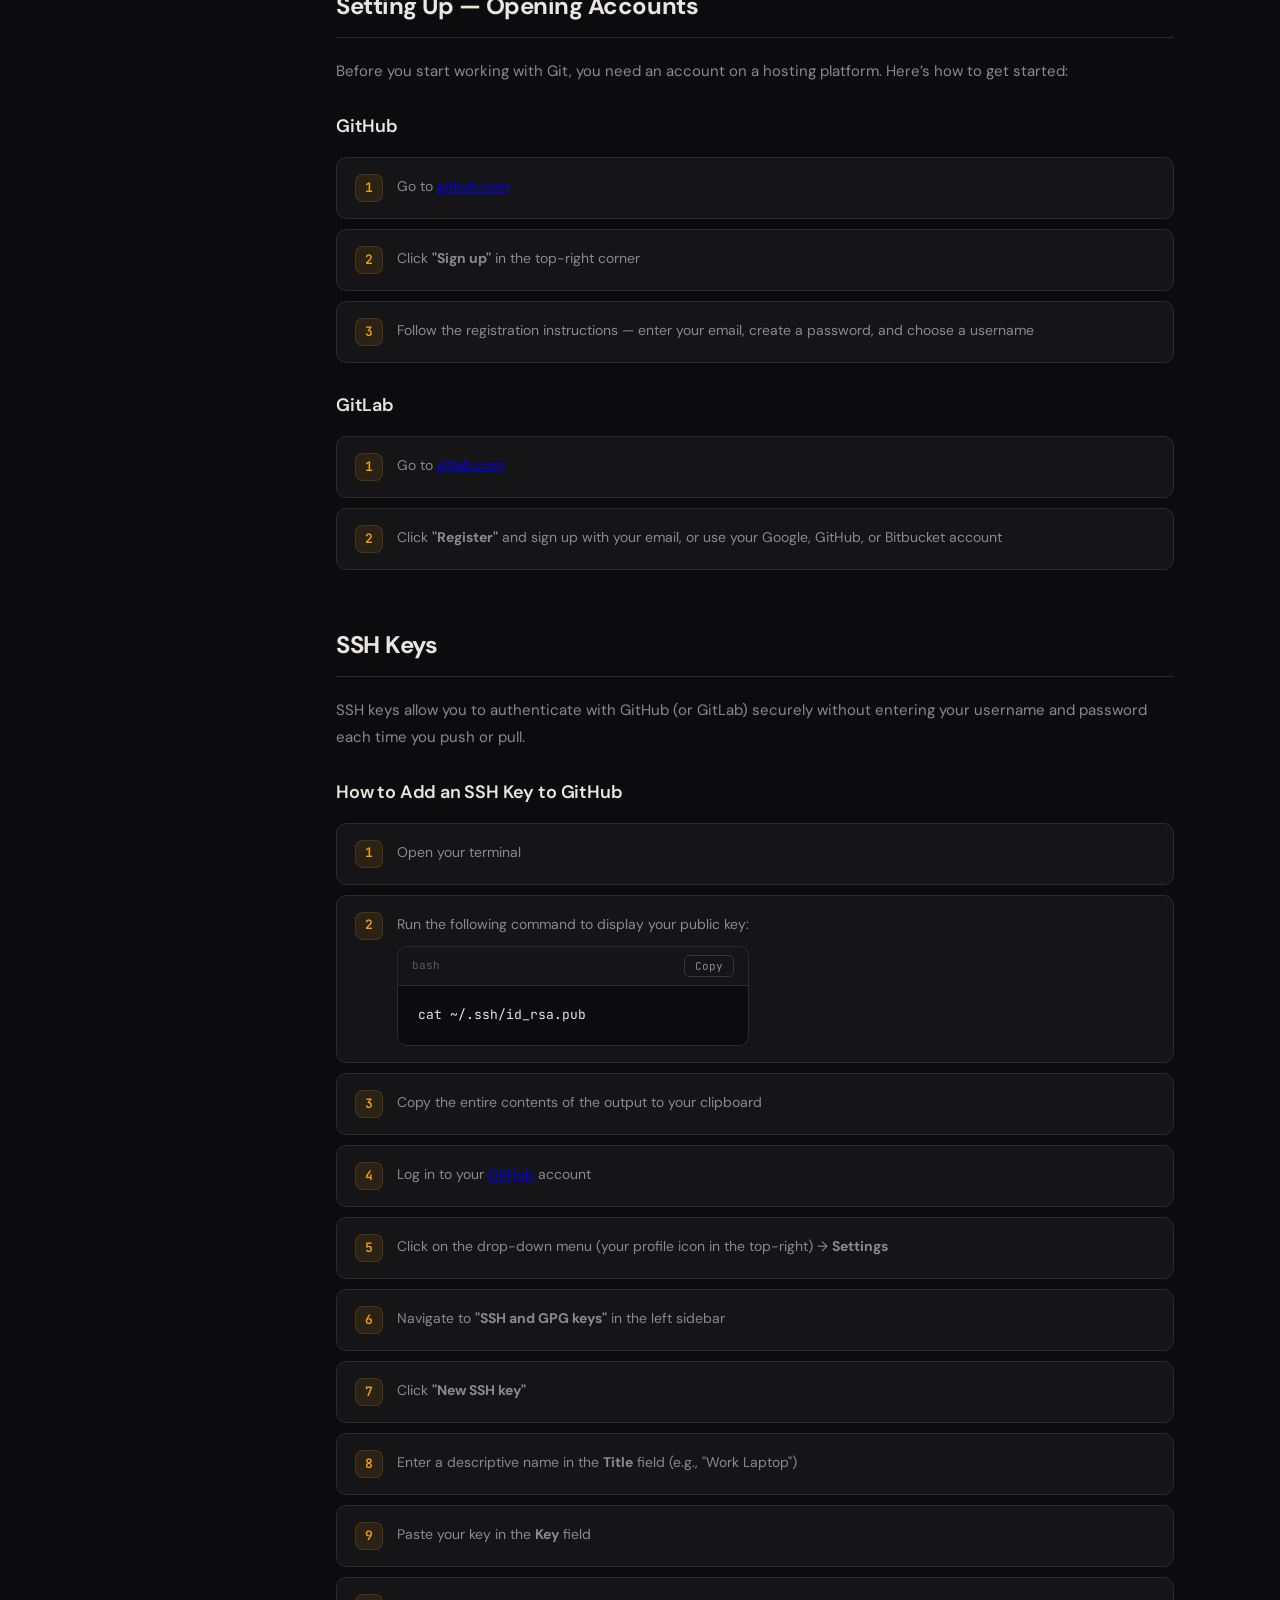
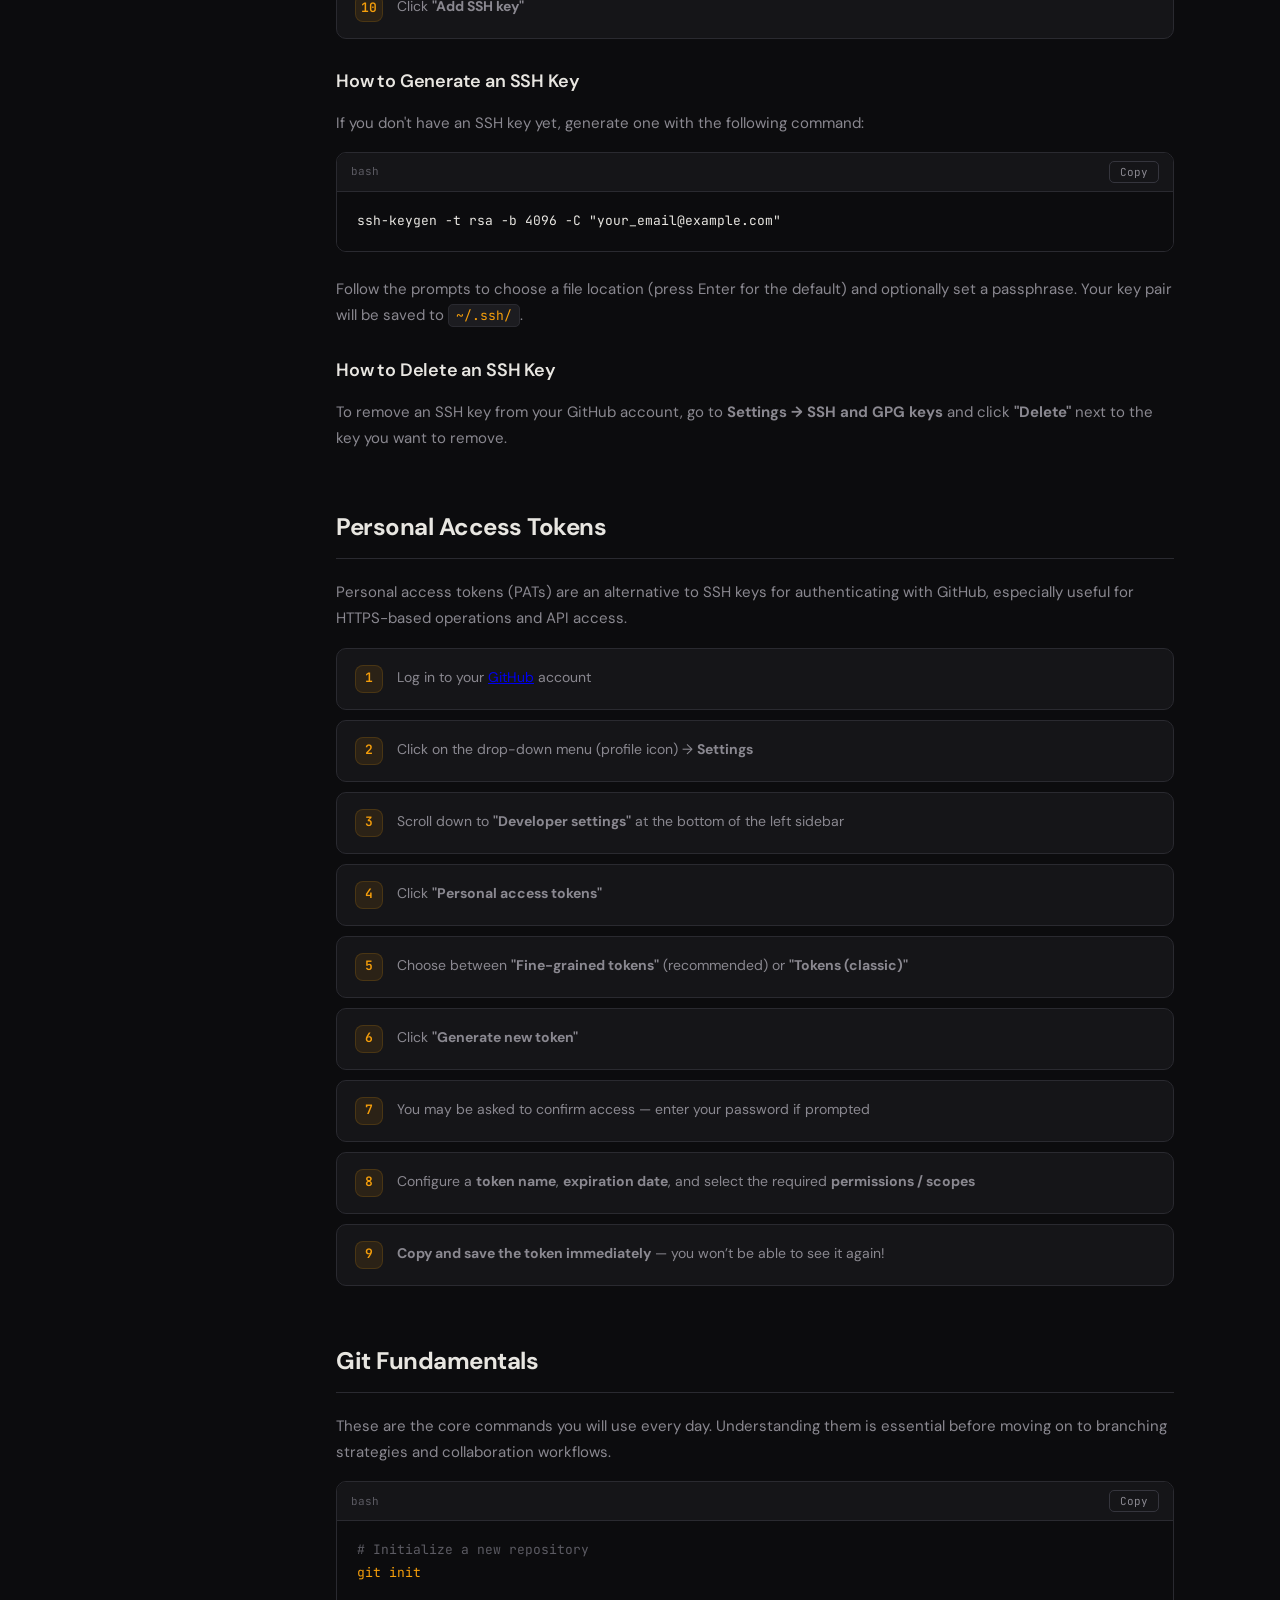
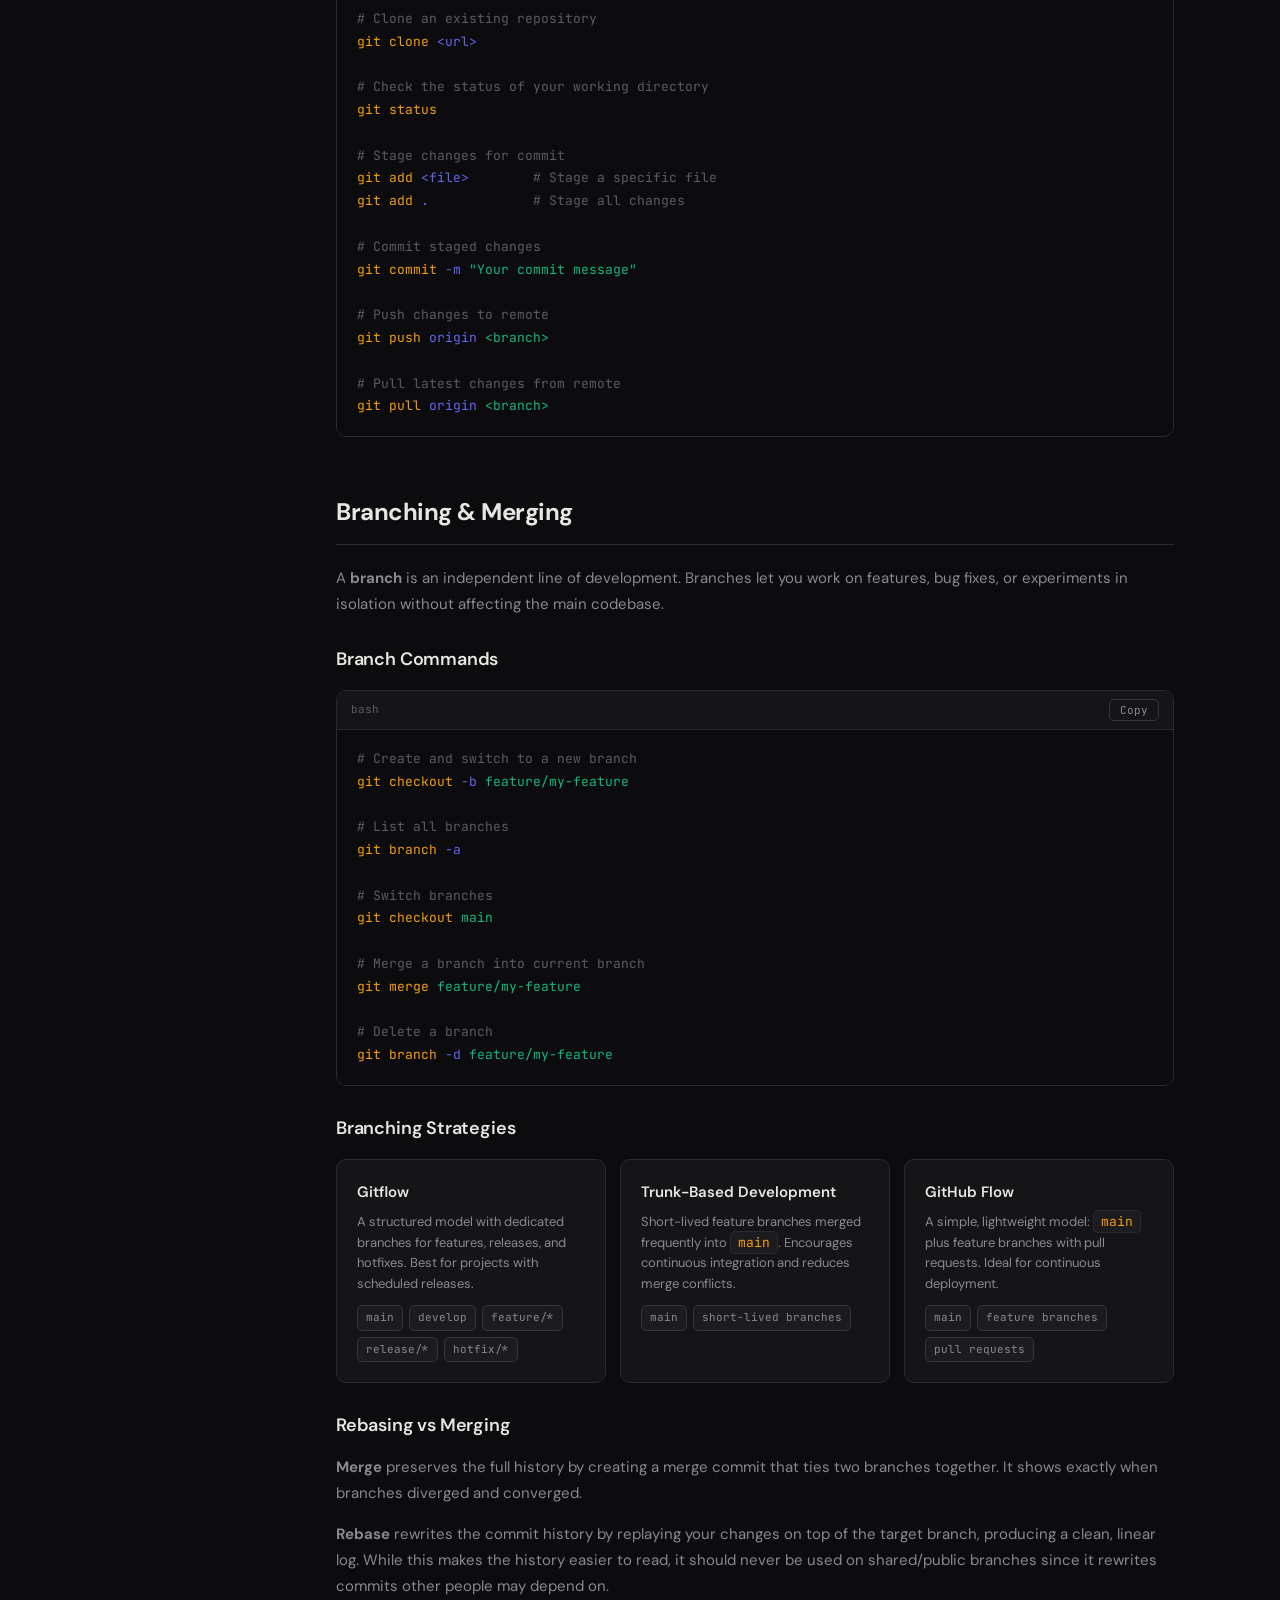
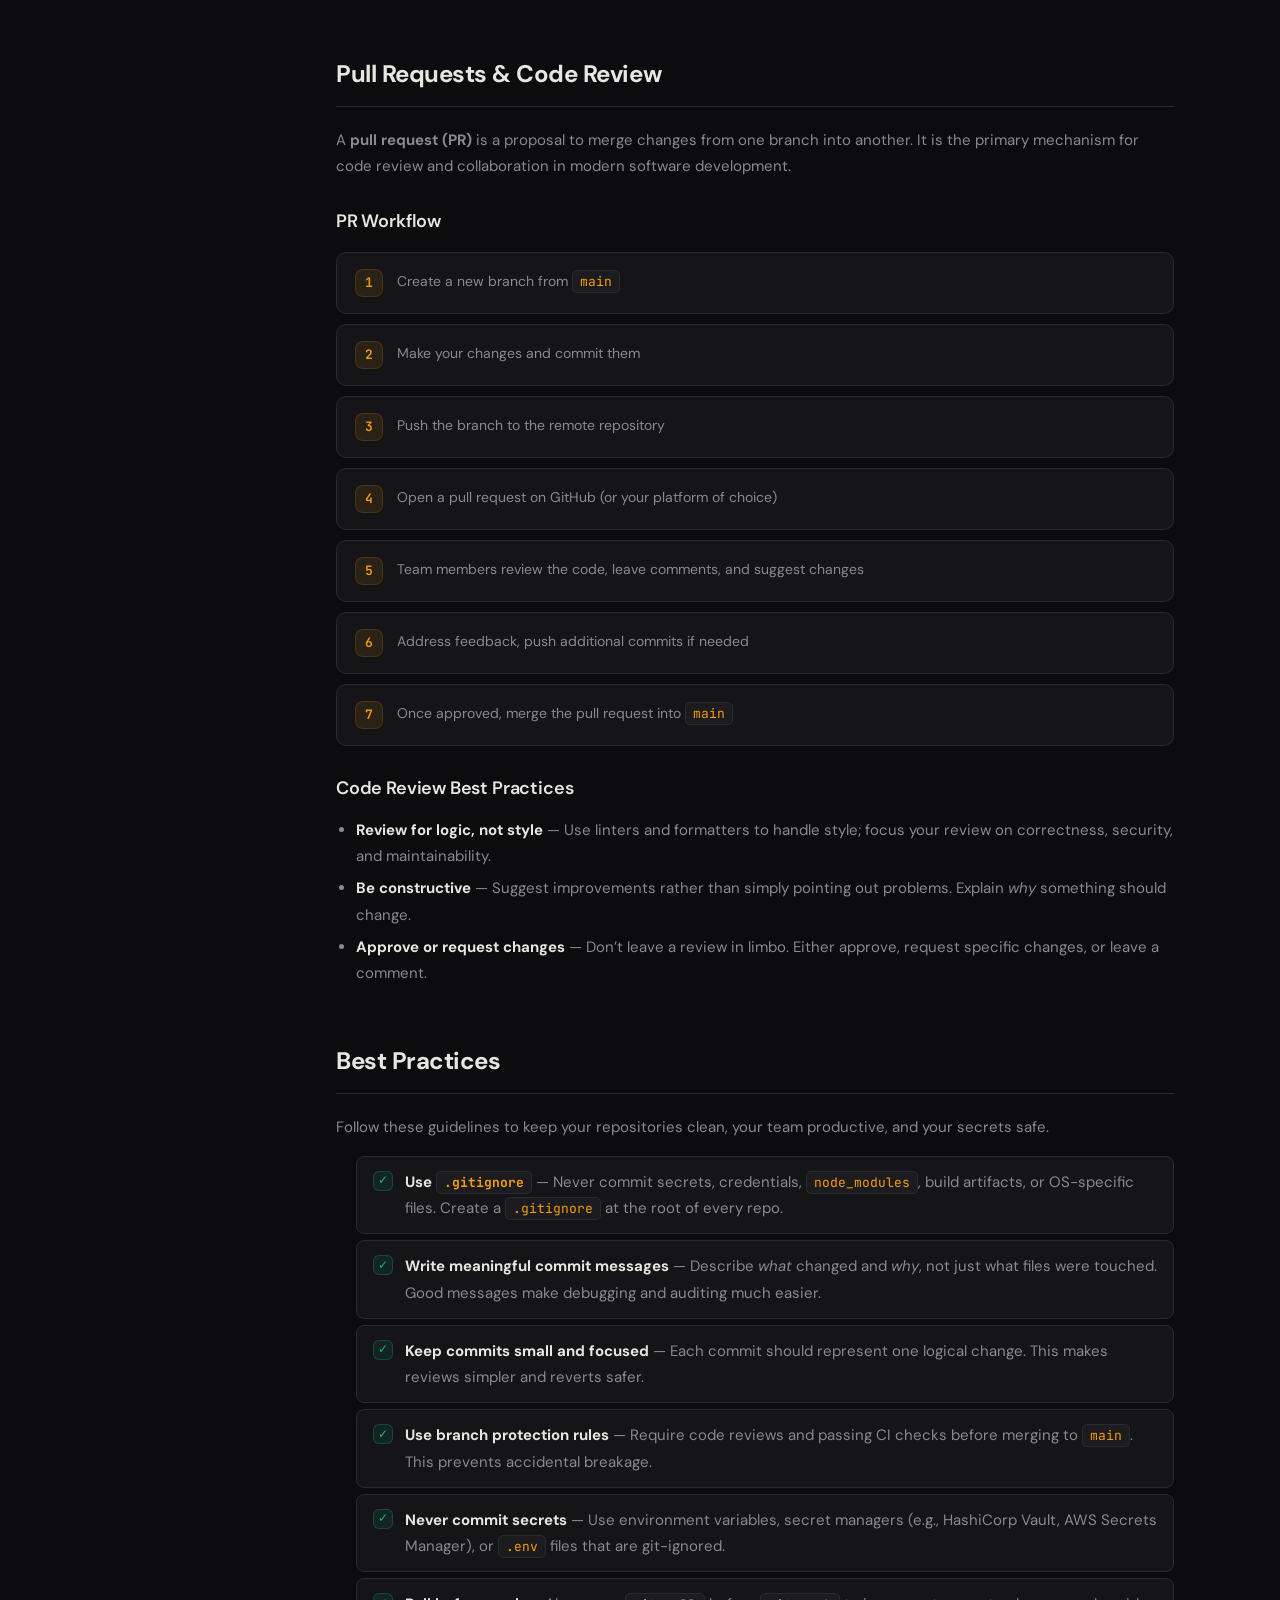
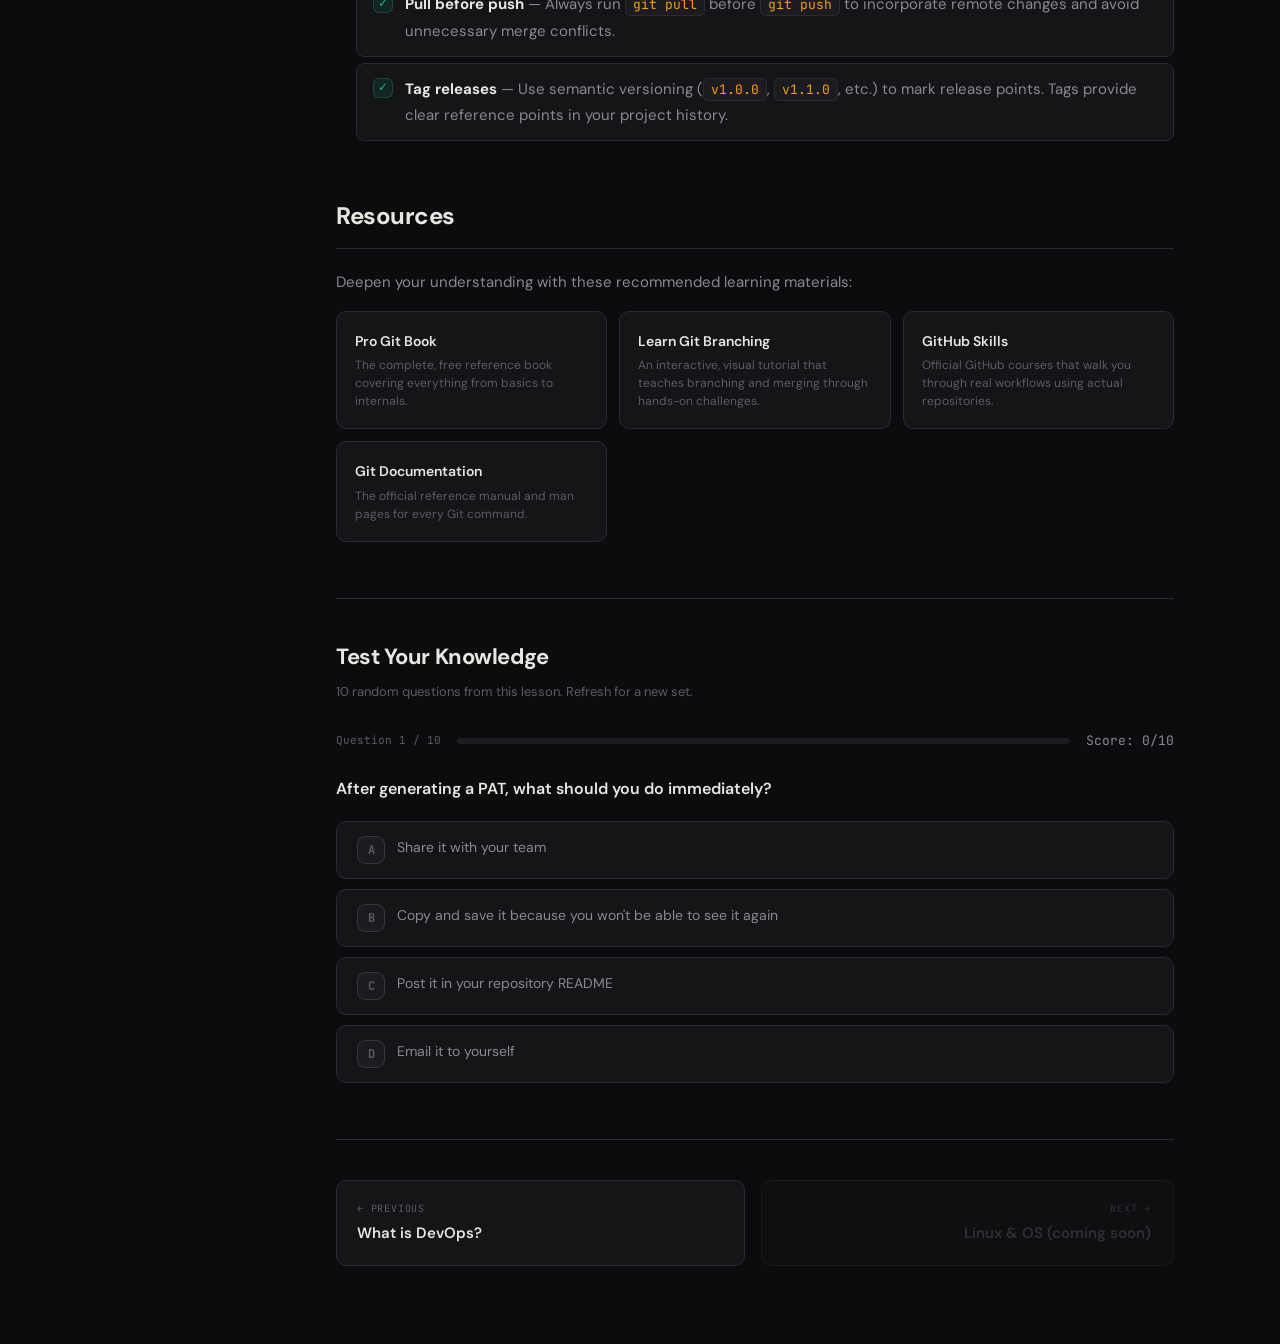
==== commit 94b5cfb9: "Add 50-question quizzes to both topic pages - Add quiz component styles to shared.css (options, prog" ====
--- a/topics/git-and-vcs.html
+++ b/topics/git-and-vcs.html
@@ -427,6 +427,7 @@
       <li><a href="#pull-requests">Pull Requests</a></li>
       <li><a href="#best-practices">Best Practices</a></li>
       <li><a href="#resources">Resources</a></li>
+      <li><a href="#quiz">Quiz</a></li>
     </ul>
   </aside>
 
@@ -840,6 +841,13 @@
       </div>
     </section>
 
+    <!-- Quiz Section -->
+    <section class="quiz-section" id="quiz">
+      <h2>Test Your Knowledge</h2>
+      <p class="quiz-subtitle">10 random questions from this lesson. Refresh for a new set.</p>
+      <div id="quiz-container"></div>
+    </section>
+
     <!-- ── Footer Navigation ──────────────────────────── -->
     <nav class="footer-nav">
       <a href="what-is-devops.html" class="footer-link prev">
@@ -871,6 +879,7 @@
     <li><a href="#pull-requests" onclick="closeToc()">Pull Requests</a></li>
     <li><a href="#best-practices" onclick="closeToc()">Best Practices</a></li>
     <li><a href="#resources" onclick="closeToc()">Resources</a></li>
+    <li><a href="#quiz" onclick="closeToc()">Quiz</a></li>
   </ul>
 </div>
 
@@ -919,6 +928,399 @@
   }
   window.addEventListener('scroll', updateActive, { passive: true });
   updateActive();
+
+  // ── Quiz Engine ──────────────────────────────────────
+  const QUESTIONS = [
+    // Questions 1-6: What is Git?
+    {
+      q: "What is Git?",
+      options: ["A programming language", "A distributed version control system", "A cloud hosting platform", "A text editor"],
+      correct: 1,
+      explanation: "Git is a free, open-source distributed version control system designed to track changes in source code during software development."
+    },
+    {
+      q: "Who created Git?",
+      options: ["Bill Gates", "Guido van Rossum", "Linus Torvalds", "Mark Zuckerberg"],
+      correct: 2,
+      explanation: "Linus Torvalds created Git in 2005 to manage the development of the Linux kernel after the relationship with BitKeeper broke down."
+    },
+    {
+      q: "What year was Git created?",
+      options: ["2000", "2003", "2005", "2008"],
+      correct: 2,
+      explanation: "Git was created in 2005 by Linus Torvalds for managing the Linux kernel source code."
+    },
+    {
+      q: "Git is what type of version control system?",
+      options: ["Centralized", "Distributed", "Linear", "Hierarchical"],
+      correct: 1,
+      explanation: "Git is a distributed version control system, meaning every developer has a full copy of the repository history on their local machine."
+    },
+    {
+      q: "What is a Git repository?",
+      options: ["A website for sharing code", "A project folder tracked by Git containing files and their history", "A type of database", "An online backup service"],
+      correct: 1,
+      explanation: "A Git repository (repo) is a project folder tracked by Git that contains all files and their complete history of changes."
+    },
+    {
+      q: "What is a commit in Git?",
+      options: ["A request to merge branches", "A snapshot of your changes at a point in time", "A copy of the remote repository", "A file that tracks merge conflicts"],
+      correct: 1,
+      explanation: "A commit is a snapshot of your changes at a specific point in time, accompanied by a descriptive message explaining what was changed and why."
+    },
+    // Questions 7-11: What is GitHub?
+    {
+      q: "What is GitHub?",
+      options: ["A version control tool that runs locally", "An online platform for hosting and collaborating on Git repositories", "A Git command-line extension", "A code compiler"],
+      correct: 1,
+      explanation: "GitHub is an online software development platform used for storing, tracking, and collaborating on software projects using Git repositories."
+    },
+    {
+      q: "How does GitHub differ from Git?",
+      options: ["GitHub is a local tool; Git is cloud-based", "Git is the version control tool; GitHub is a hosting platform with collaboration features", "They are the same thing", "GitHub replaced Git in 2010"],
+      correct: 1,
+      explanation: "Git is the version control tool that runs on your local machine, while GitHub is a hosting platform that adds collaboration features like pull requests and issues on top of Git."
+    },
+    {
+      q: "Which of these is NOT a Git hosting platform?",
+      options: ["GitLab", "Bitbucket", "Jenkins", "Azure DevOps"],
+      correct: 2,
+      explanation: "Jenkins is a continuous integration/continuous delivery (CI/CD) automation server, not a Git hosting platform. GitLab, Bitbucket, and Azure DevOps all provide Git repository hosting."
+    },
+    {
+      q: "What collaboration feature does GitHub add on top of Git?",
+      options: ["Branching", "Committing", "Pull requests and code review", "File tracking"],
+      correct: 2,
+      explanation: "GitHub adds collaboration features such as pull requests, issues, project boards, and GitHub Actions on top of Git's core version control capabilities."
+    },
+    {
+      q: "GitHub is primarily used for what?",
+      options: ["Designing user interfaces", "Storing, tracking, and collaborating on software projects", "Running production servers", "Managing databases"],
+      correct: 1,
+      explanation: "GitHub is an online software development platform primarily used for storing, tracking, and collaborating on software projects."
+    },
+    // Questions 12-15: Setting Up Accounts
+    {
+      q: "To create a GitHub account, you need to...",
+      options: ["Install Git on your machine first", "Pay a monthly subscription", "Visit github.com and sign up with an email", "Download the GitHub desktop app"],
+      correct: 2,
+      explanation: "To create a GitHub account, you visit github.com, click 'Sign up', and follow the registration instructions with your email, password, and username."
+    },
+    {
+      q: "Which of these platforms offers free unlimited private repositories?",
+      options: ["None of them", "GitHub only", "Both GitHub and GitLab", "Bitbucket only"],
+      correct: 2,
+      explanation: "Both GitHub and GitLab offer free unlimited private repositories, making them accessible for personal and small team projects."
+    },
+    {
+      q: "What is required to sign up for GitLab?",
+      options: ["A paid license key", "An email address or a Google/GitHub/Bitbucket account", "A Linux operating system", "A corporate domain email"],
+      correct: 1,
+      explanation: "You can sign up for GitLab using your email address, or by authenticating with your Google, GitHub, or Bitbucket account."
+    },
+    {
+      q: "What is the first step to start using Git for collaboration?",
+      options: ["Install a code editor", "Create an account on a hosting platform like GitHub", "Learn a programming language", "Buy a server"],
+      correct: 1,
+      explanation: "Before working with Git collaboratively, you need an account on a hosting platform such as GitHub or GitLab to store and share your repositories."
+    },
+    // Questions 16-22: SSH Keys
+    {
+      q: "What command displays your SSH public key?",
+      options: ["ssh-keygen -show", "cat ~/.ssh/id_rsa.pub", "git ssh --list", "ssh --display-key"],
+      correct: 1,
+      explanation: "The command 'cat ~/.ssh/id_rsa.pub' displays the contents of your SSH public key file, which you can then copy to GitHub."
+    },
+    {
+      q: "Where is the SSH public key typically located?",
+      options: ["/etc/ssh/keys/", "~/.ssh/id_rsa.pub", "~/git/ssh_key.pub", "/usr/local/ssh/public.key"],
+      correct: 1,
+      explanation: "By default, SSH keys are stored in the ~/.ssh/ directory, with the public key in id_rsa.pub and the private key in id_rsa."
+    },
+    {
+      q: "What is the purpose of an SSH key in Git?",
+      options: ["To encrypt your source code", "To authenticate securely without entering username and password each time", "To sign your commits with a digital signature", "To compress repository data"],
+      correct: 1,
+      explanation: "SSH keys allow you to authenticate with GitHub or GitLab securely without entering your username and password each time you push or pull."
+    },
+    {
+      q: "How do you generate a new SSH key?",
+      options: ["git ssh-keygen new", "ssh-keygen -t rsa -b 4096 -C \"email\"", "github --create-ssh", "openssl genrsa -ssh"],
+      correct: 1,
+      explanation: "The command 'ssh-keygen -t rsa -b 4096 -C \"your_email@example.com\"' generates a new SSH key pair with RSA encryption at 4096 bits."
+    },
+    {
+      q: "What does the -t flag specify when generating an SSH key?",
+      options: ["The token name", "The key type (e.g., rsa)", "The target server", "The time-to-live"],
+      correct: 1,
+      explanation: "The -t flag specifies the type of key to create, such as 'rsa' for RSA encryption."
+    },
+    {
+      q: "After generating an SSH key, where do you add the public key?",
+      options: ["In your .gitignore file", "In your repository's README", "In your GitHub account under Settings > SSH and GPG keys", "In your git config file"],
+      correct: 2,
+      explanation: "After generating an SSH key, you add the public key to your GitHub account by navigating to Settings > SSH and GPG keys > New SSH key."
+    },
+    {
+      q: "What does -b 4096 specify when generating an SSH key?",
+      options: ["The backup count", "The number of bits in the key (key strength)", "The block size", "The buffer size"],
+      correct: 1,
+      explanation: "The -b 4096 flag specifies the number of bits in the key, with 4096 bits providing strong encryption security."
+    },
+    // Questions 23-28: Personal Access Tokens
+    {
+      q: "What is a Personal Access Token (PAT) used for?",
+      options: ["Encrypting repository data", "Authenticating with GitHub for HTTPS operations and API access", "Creating new repositories automatically", "Managing branch permissions"],
+      correct: 1,
+      explanation: "Personal access tokens are an alternative to SSH keys for authenticating with GitHub, especially useful for HTTPS-based operations and API access."
+    },
+    {
+      q: "Where do you find Developer Settings in GitHub?",
+      options: ["In the repository settings", "At the bottom of the left sidebar in your account Settings", "In the GitHub CLI", "In the .git/config file"],
+      correct: 1,
+      explanation: "Developer settings can be found by going to your GitHub account Settings and scrolling down to 'Developer settings' at the bottom of the left sidebar."
+    },
+    {
+      q: "What are the two types of PATs on GitHub?",
+      options: ["Read tokens and Write tokens", "Fine-grained tokens and Tokens (classic)", "Temporary tokens and Permanent tokens", "User tokens and Organization tokens"],
+      correct: 1,
+      explanation: "GitHub offers two types of personal access tokens: Fine-grained tokens (recommended, with granular permissions) and Tokens (classic)."
+    },
+    {
+      q: "After generating a PAT, what should you do immediately?",
+      options: ["Share it with your team", "Copy and save it because you won't be able to see it again", "Post it in your repository README", "Email it to yourself"],
+      correct: 1,
+      explanation: "You must copy and save the token immediately after generation because GitHub will not display it again for security reasons."
+    },
+    {
+      q: "What happens if you lose your Personal Access Token?",
+      options: ["You can recover it from GitHub settings", "GitHub will email it to you", "You must generate a new one since it cannot be viewed again", "Your account gets locked"],
+      correct: 2,
+      explanation: "If you lose your PAT, you cannot recover it. You must generate a new token because GitHub only shows the token value once at creation time."
+    },
+    {
+      q: "PATs can be used instead of what?",
+      options: ["Git commands", "SSH keys for authentication", "Branch names", "Commit messages"],
+      correct: 1,
+      explanation: "Personal access tokens serve as an alternative to SSH keys for authenticating with GitHub, particularly for HTTPS-based operations."
+    },
+    // Questions 29-36: Git Fundamentals
+    {
+      q: "What command initializes a new Git repository?",
+      options: ["git start", "git create", "git init", "git new"],
+      correct: 2,
+      explanation: "The 'git init' command creates a new Git repository by initializing the .git directory in your project folder."
+    },
+    {
+      q: "What does 'git clone' do?",
+      options: ["Creates a new branch", "Creates a copy of an existing remote repository on your local machine", "Deletes a repository", "Merges two repositories"],
+      correct: 1,
+      explanation: "The 'git clone <url>' command creates a local copy of a remote repository, including all its files, branches, and commit history."
+    },
+    {
+      q: "What does 'git add .' do?",
+      options: ["Adds a new remote repository", "Stages all changes in the current directory for the next commit", "Creates a new file", "Adds a new branch"],
+      correct: 1,
+      explanation: "The 'git add .' command stages all changes (new, modified, and deleted files) in the current directory and its subdirectories for the next commit."
+    },
+    {
+      q: "What does 'git status' show?",
+      options: ["The commit history", "The state of the working directory and staging area", "The remote repository URL", "The branch comparison"],
+      correct: 1,
+      explanation: "The 'git status' command shows the state of the working directory and the staging area, indicating which changes have been staged and which have not."
+    },
+    {
+      q: "What is the correct order of basic Git operations?",
+      options: ["commit, add, push", "push, commit, add", "add, commit, push", "commit, push, add"],
+      correct: 2,
+      explanation: "The correct workflow is: 'git add' (stage changes), 'git commit' (save a snapshot), then 'git push' (upload to remote)."
+    },
+    {
+      q: "What does 'git pull' do?",
+      options: ["Pushes local changes to the remote", "Fetches and integrates changes from a remote repository", "Creates a pull request", "Removes a remote branch"],
+      correct: 1,
+      explanation: "The 'git pull' command fetches changes from a remote repository and integrates (merges) them into your current local branch."
+    },
+    {
+      q: "What flag is used to add a commit message inline?",
+      options: ["-c", "-msg", "-m", "--message-inline"],
+      correct: 2,
+      explanation: "The -m flag allows you to write a commit message directly on the command line, e.g., 'git commit -m \"Your message\"'."
+    },
+    {
+      q: "What does 'git push origin main' do?",
+      options: ["Pulls changes from the main branch", "Pushes local commits to the main branch on the remote named origin", "Creates a new branch called main", "Merges origin into main"],
+      correct: 1,
+      explanation: "The command 'git push origin main' uploads your local commits to the 'main' branch on the remote repository named 'origin'."
+    },
+    // Questions 37-44: Branching & Merging
+    {
+      q: "What is a Git branch?",
+      options: ["A copy of the entire repository", "An independent line of development", "A type of commit message", "A remote server connection"],
+      correct: 1,
+      explanation: "A branch is an independent line of development that lets you work on features, bug fixes, or experiments in isolation without affecting the main codebase."
+    },
+    {
+      q: "What command creates and switches to a new branch?",
+      options: ["git branch new-branch", "git checkout -b new-branch", "git switch --create new-branch && git checkout new-branch", "git new-branch create"],
+      correct: 1,
+      explanation: "The 'git checkout -b <branch-name>' command creates a new branch and immediately switches to it in one step."
+    },
+    {
+      q: "What is the difference between rebasing and merging?",
+      options: ["They are identical operations", "Merge preserves history with a merge commit; rebase replays commits for a linear history", "Rebase is for remote branches; merge is for local branches", "Merge deletes the source branch; rebase keeps it"],
+      correct: 1,
+      explanation: "Merge preserves the full history by creating a merge commit, while rebase rewrites commit history by replaying changes on top of the target branch for a clean, linear log."
+    },
+    {
+      q: "Which branching strategy uses short-lived feature branches merged frequently into main?",
+      options: ["Gitflow", "Trunk-Based Development", "Release branching", "Forking workflow"],
+      correct: 1,
+      explanation: "Trunk-Based Development uses short-lived feature branches merged frequently into the main branch, encouraging continuous integration and reducing merge conflicts."
+    },
+    {
+      q: "In Gitflow, what branch contains production-ready code?",
+      options: ["develop", "release", "main", "hotfix"],
+      correct: 2,
+      explanation: "In Gitflow, the 'main' branch always contains production-ready code, while 'develop' serves as the integration branch for features."
+    },
+    {
+      q: "What does 'git branch -d' do?",
+      options: ["Downloads a branch", "Displays branch details", "Deletes a branch", "Duplicates a branch"],
+      correct: 2,
+      explanation: "The 'git branch -d <branch-name>' command deletes the specified branch. The -d flag performs a safe delete, preventing deletion if the branch has unmerged changes."
+    },
+    {
+      q: "What does 'git merge' do?",
+      options: ["Splits a branch into two", "Integrates changes from one branch into the current branch", "Deletes the merged branch automatically", "Creates a new repository"],
+      correct: 1,
+      explanation: "The 'git merge' command integrates changes from a specified branch into your current branch, combining the work from both branches."
+    },
+    {
+      q: "In GitHub Flow, what is the main workflow?",
+      options: ["Use develop and release branches with scheduled deployments", "Create feature branches from main, open pull requests, then merge after review", "Commit directly to main without branches", "Fork the repository for every change"],
+      correct: 1,
+      explanation: "GitHub Flow is a simple, lightweight model: create feature branches from main, open pull requests for review, and merge back into main for continuous deployment."
+    },
+    // Questions 45-48: Pull Requests & Code Review
+    {
+      q: "What is a pull request?",
+      options: ["A command to download code from a remote repository", "A proposal to merge changes from one branch into another with code review", "A request to pull a branch from another developer's machine", "A way to revert commits"],
+      correct: 1,
+      explanation: "A pull request (PR) is a proposal to merge changes from one branch into another. It is the primary mechanism for code review and collaboration."
+    },
+    {
+      q: "What is the typical PR workflow?",
+      options: ["Commit to main, then create a branch", "Create branch, make changes, push, open PR, review, merge", "Fork the repo, delete main, create PR", "Pull from main, push to develop, merge to release"],
+      correct: 1,
+      explanation: "The typical PR workflow is: create a branch from main, make and commit changes, push the branch, open a PR, get code review, and merge after approval."
+    },
+    {
+      q: "During code review, what should reviewers focus on?",
+      options: ["Only checking for typos", "Correctness, security, and maintainability rather than just style", "Rewriting the entire code", "Counting the number of lines changed"],
+      correct: 1,
+      explanation: "Reviewers should focus on logic, correctness, security, and maintainability. Style issues should be handled by linters and formatters."
+    },
+    {
+      q: "What happens after a pull request is approved?",
+      options: ["It is automatically deleted", "The changes are merged into the target branch", "A new branch is created", "The repository is forked"],
+      correct: 1,
+      explanation: "After a pull request is approved by reviewers, the changes can be merged into the target branch (typically main), integrating the new code."
+    },
+    // Questions 49-50: Best Practices
+    {
+      q: "Which file tells Git which files to ignore?",
+      options: [".gitconfig", ".gitkeep", ".gitignore", ".gitmodules"],
+      correct: 2,
+      explanation: "The .gitignore file specifies which files and directories Git should ignore, such as secrets, credentials, node_modules, and build artifacts."
+    },
+    {
+      q: "What is semantic versioning?",
+      options: ["A way to name branches", "A versioning scheme using MAJOR.MINOR.PATCH format (e.g., v1.0.0)", "A type of commit message format", "A method for naming repositories"],
+      correct: 1,
+      explanation: "Semantic versioning uses a MAJOR.MINOR.PATCH format (e.g., v1.0.0, v1.1.0) to clearly communicate the nature of changes in each release."
+    }
+  ];
+
+  function shuffle(arr) {
+    const a = [...arr];
+    for (let i = a.length - 1; i > 0; i--) {
+      const j = Math.floor(Math.random() * (i + 1));
+      [a[i], a[j]] = [a[j], a[i]];
+    }
+    return a;
+  }
+
+  let quizQuestions, currentQ, score, answered;
+
+  function initQuiz() {
+    quizQuestions = shuffle(QUESTIONS).slice(0, 10);
+    currentQ = 0;
+    score = 0;
+    answered = false;
+    renderQuestion();
+  }
+
+  function renderQuestion() {
+    const q = quizQuestions[currentQ];
+    const letters = ['A', 'B', 'C', 'D'];
+    const container = document.getElementById('quiz-container');
+    container.innerHTML = `
+      <div class="quiz-header">
+        <span class="quiz-counter">Question ${currentQ + 1} / 10</span>
+        <div class="quiz-progress-bar"><div class="quiz-progress-fill" style="width:${(currentQ / 10) * 100}%"></div></div>
+        <span class="quiz-score">Score: ${score}/10</span>
+      </div>
+      <div class="quiz-question">${q.q}</div>
+      <div class="quiz-options">
+        ${q.options.map((opt, i) => `
+          <div class="quiz-option" onclick="selectAnswer(${i})" data-idx="${i}">
+            <span class="opt-letter">${letters[i]}</span>
+            <span>${opt}</span>
+          </div>
+        `).join('')}
+      </div>
+      <div id="quiz-feedback"></div>
+      <div class="quiz-nav" id="quiz-nav" style="display:none">
+        <button class="quiz-next-btn" onclick="${currentQ < 9 ? 'currentQ++;renderQuestion()' : 'showResults()'}">
+          ${currentQ < 9 ? 'Next Question \u2192' : 'See Results'}
+        </button>
+      </div>
+    `;
+    answered = false;
+  }
+
+  function selectAnswer(idx) {
+    if (answered) return;
+    answered = true;
+    const q = quizQuestions[currentQ];
+    const options = document.querySelectorAll('.quiz-option');
+    options.forEach(opt => opt.classList.add('disabled'));
+    if (idx === q.correct) {
+      score++;
+      options[idx].classList.add('correct');
+    } else {
+      options[idx].classList.add('wrong');
+      options[q.correct].classList.add('correct');
+    }
+    document.getElementById('quiz-feedback').innerHTML = `<div class="quiz-explanation">${q.explanation}</div>`;
+    document.getElementById('quiz-nav').style.display = 'flex';
+    document.querySelector('.quiz-score').textContent = 'Score: ' + score + '/10';
+  }
+
+  function showResults() {
+    const passed = score >= 7;
+    document.getElementById('quiz-container').innerHTML = `
+      <div class="quiz-results">
+        <div class="score-circle ${passed ? 'pass' : 'fail'}">${score}/10</div>
+        <div class="result-msg">${passed ? 'Great job!' : 'Keep learning!'}</div>
+        <div class="result-sub">${passed ? 'You have a solid understanding of Git & Version Control.' : 'Review the content above and try again.'}</div>
+        <button class="quiz-restart-btn" onclick="initQuiz()">Retake Quiz</button>
+      </div>
+    `;
+  }
+
+  initQuiz();
 </script>
 </body>
 </html>
--- a/css/shared.css
+++ b/css/shared.css
@@ -591,3 +591,227 @@
   .metric-grid { grid-template-columns: 1fr; }
   .hero h1 { font-size: 22px; }
 }
+
+/* ── Quiz Section ── */
+.quiz-section {
+  margin-top: 48px;
+  padding-top: 40px;
+  border-top: 1px solid var(--border);
+}
+
+.quiz-section h2 {
+  font-size: 22px;
+  font-weight: 700;
+  letter-spacing: -0.02em;
+  margin-bottom: 8px;
+}
+
+.quiz-section .quiz-subtitle {
+  font-size: 13px;
+  color: var(--text-muted);
+  margin-bottom: 28px;
+}
+
+.quiz-header {
+  display: flex;
+  align-items: center;
+  justify-content: space-between;
+  margin-bottom: 24px;
+  gap: 16px;
+}
+
+.quiz-progress-bar {
+  flex: 1;
+  height: 6px;
+  background: var(--surface2);
+  border-radius: 3px;
+  overflow: hidden;
+}
+
+.quiz-progress-fill {
+  height: 100%;
+  background: var(--tier-core);
+  border-radius: 3px;
+  transition: width 0.4s ease;
+}
+
+.quiz-score {
+  font-family: 'JetBrains Mono', monospace;
+  font-size: 13px;
+  color: var(--text-dim);
+  white-space: nowrap;
+}
+
+.quiz-counter {
+  font-family: 'JetBrains Mono', monospace;
+  font-size: 11px;
+  color: var(--text-muted);
+  white-space: nowrap;
+}
+
+.quiz-question {
+  font-size: 16px;
+  font-weight: 600;
+  color: var(--text);
+  line-height: 1.6;
+  margin-bottom: 20px;
+}
+
+.quiz-options {
+  display: flex;
+  flex-direction: column;
+  gap: 10px;
+  margin-bottom: 20px;
+}
+
+.quiz-option {
+  background: var(--surface);
+  border: 1px solid var(--border);
+  border-radius: 10px;
+  padding: 14px 20px;
+  font-size: 14px;
+  color: var(--text-dim);
+  cursor: pointer;
+  transition: all 0.2s;
+  display: flex;
+  align-items: flex-start;
+  gap: 12px;
+  line-height: 1.6;
+}
+
+.quiz-option:hover:not(.disabled) {
+  border-color: var(--border-light);
+  background: var(--surface2);
+}
+
+.quiz-option .opt-letter {
+  font-family: 'JetBrains Mono', monospace;
+  font-size: 12px;
+  font-weight: 600;
+  min-width: 28px;
+  height: 28px;
+  border-radius: 8px;
+  display: flex;
+  align-items: center;
+  justify-content: center;
+  flex-shrink: 0;
+  background: var(--surface2);
+  border: 1px solid var(--border-light);
+  color: var(--text-muted);
+  transition: all 0.2s;
+}
+
+.quiz-option.correct {
+  border-color: rgba(16, 185, 129, 0.4);
+  background: rgba(16, 185, 129, 0.08);
+}
+
+.quiz-option.correct .opt-letter {
+  background: rgba(16, 185, 129, 0.15);
+  border-color: rgba(16, 185, 129, 0.3);
+  color: var(--tier-adv);
+}
+
+.quiz-option.wrong {
+  border-color: rgba(239, 68, 68, 0.4);
+  background: rgba(239, 68, 68, 0.06);
+}
+
+.quiz-option.wrong .opt-letter {
+  background: rgba(239, 68, 68, 0.15);
+  border-color: rgba(239, 68, 68, 0.3);
+  color: #EF4444;
+}
+
+.quiz-option.disabled { cursor: default; opacity: 0.7; }
+.quiz-option.disabled:hover { background: var(--surface); border-color: var(--border); }
+.quiz-option.correct.disabled { opacity: 1; }
+
+.quiz-explanation {
+  border-radius: 10px;
+  padding: 14px 18px;
+  margin-bottom: 20px;
+  font-size: 13px;
+  line-height: 1.7;
+  color: var(--text-dim);
+  border: 1px solid rgba(99, 102, 241, 0.15);
+  background: rgba(99, 102, 241, 0.06);
+}
+
+.quiz-nav {
+  display: flex;
+  justify-content: flex-end;
+}
+
+.quiz-next-btn {
+  font-family: 'JetBrains Mono', monospace;
+  font-size: 13px;
+  padding: 10px 24px;
+  border-radius: 8px;
+  background: var(--tier-core);
+  color: #fff;
+  border: none;
+  cursor: pointer;
+  transition: opacity 0.2s;
+}
+
+.quiz-next-btn:hover { opacity: 0.85; }
+
+.quiz-results {
+  text-align: center;
+  padding: 40px 20px;
+}
+
+.quiz-results .score-circle {
+  width: 120px;
+  height: 120px;
+  border-radius: 50%;
+  display: flex;
+  align-items: center;
+  justify-content: center;
+  margin: 0 auto 24px;
+  font-family: 'JetBrains Mono', monospace;
+  font-size: 32px;
+  font-weight: 700;
+}
+
+.quiz-results .score-circle.pass {
+  background: rgba(16, 185, 129, 0.1);
+  border: 2px solid rgba(16, 185, 129, 0.3);
+  color: var(--tier-adv);
+}
+
+.quiz-results .score-circle.fail {
+  background: rgba(245, 158, 11, 0.1);
+  border: 2px solid rgba(245, 158, 11, 0.3);
+  color: var(--tier-found);
+}
+
+.quiz-results .result-msg {
+  font-size: 18px;
+  font-weight: 600;
+  margin-bottom: 8px;
+}
+
+.quiz-results .result-sub {
+  font-size: 14px;
+  color: var(--text-muted);
+  margin-bottom: 28px;
+}
+
+.quiz-restart-btn {
+  font-family: 'JetBrains Mono', monospace;
+  font-size: 13px;
+  padding: 12px 28px;
+  border-radius: 8px;
+  background: var(--surface);
+  border: 1px solid var(--border-light);
+  color: var(--text);
+  cursor: pointer;
+  transition: all 0.2s;
+}
+
+.quiz-restart-btn:hover {
+  background: var(--surface2);
+  border-color: var(--tier-core);
+}
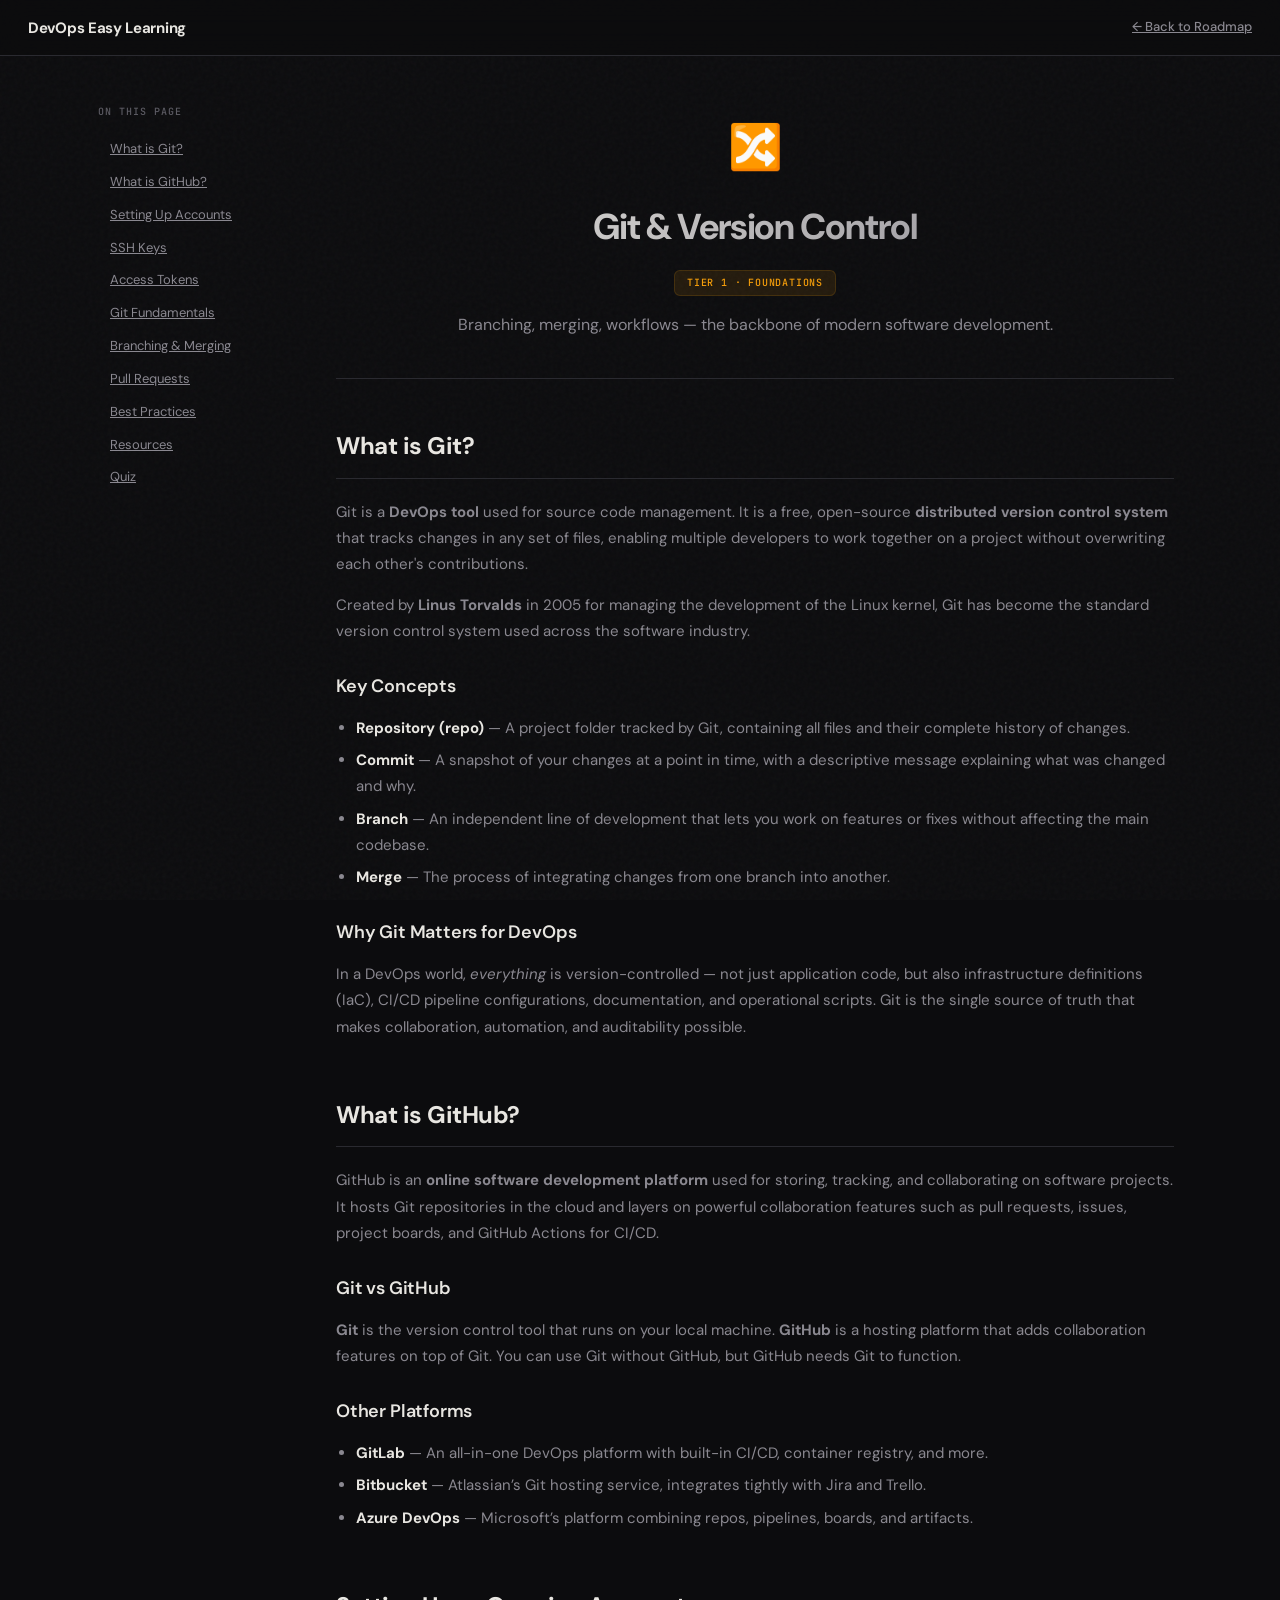
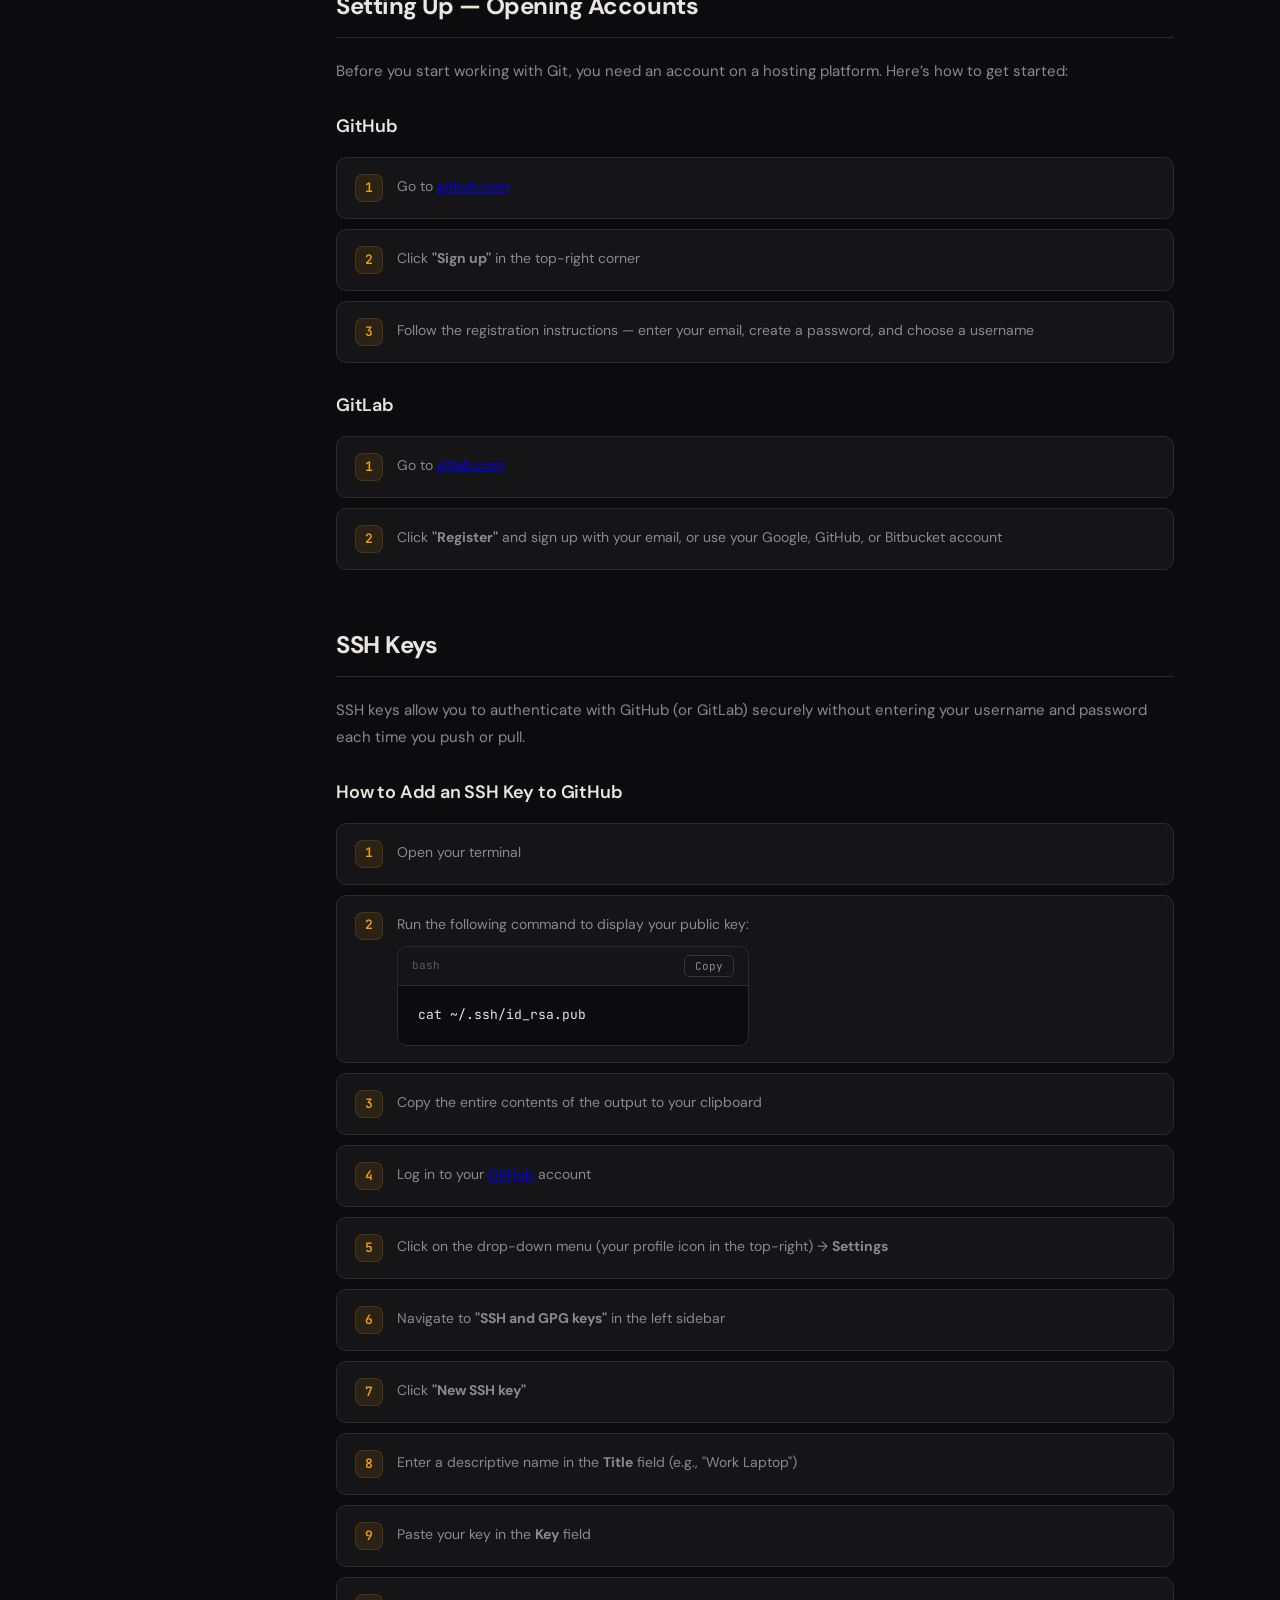
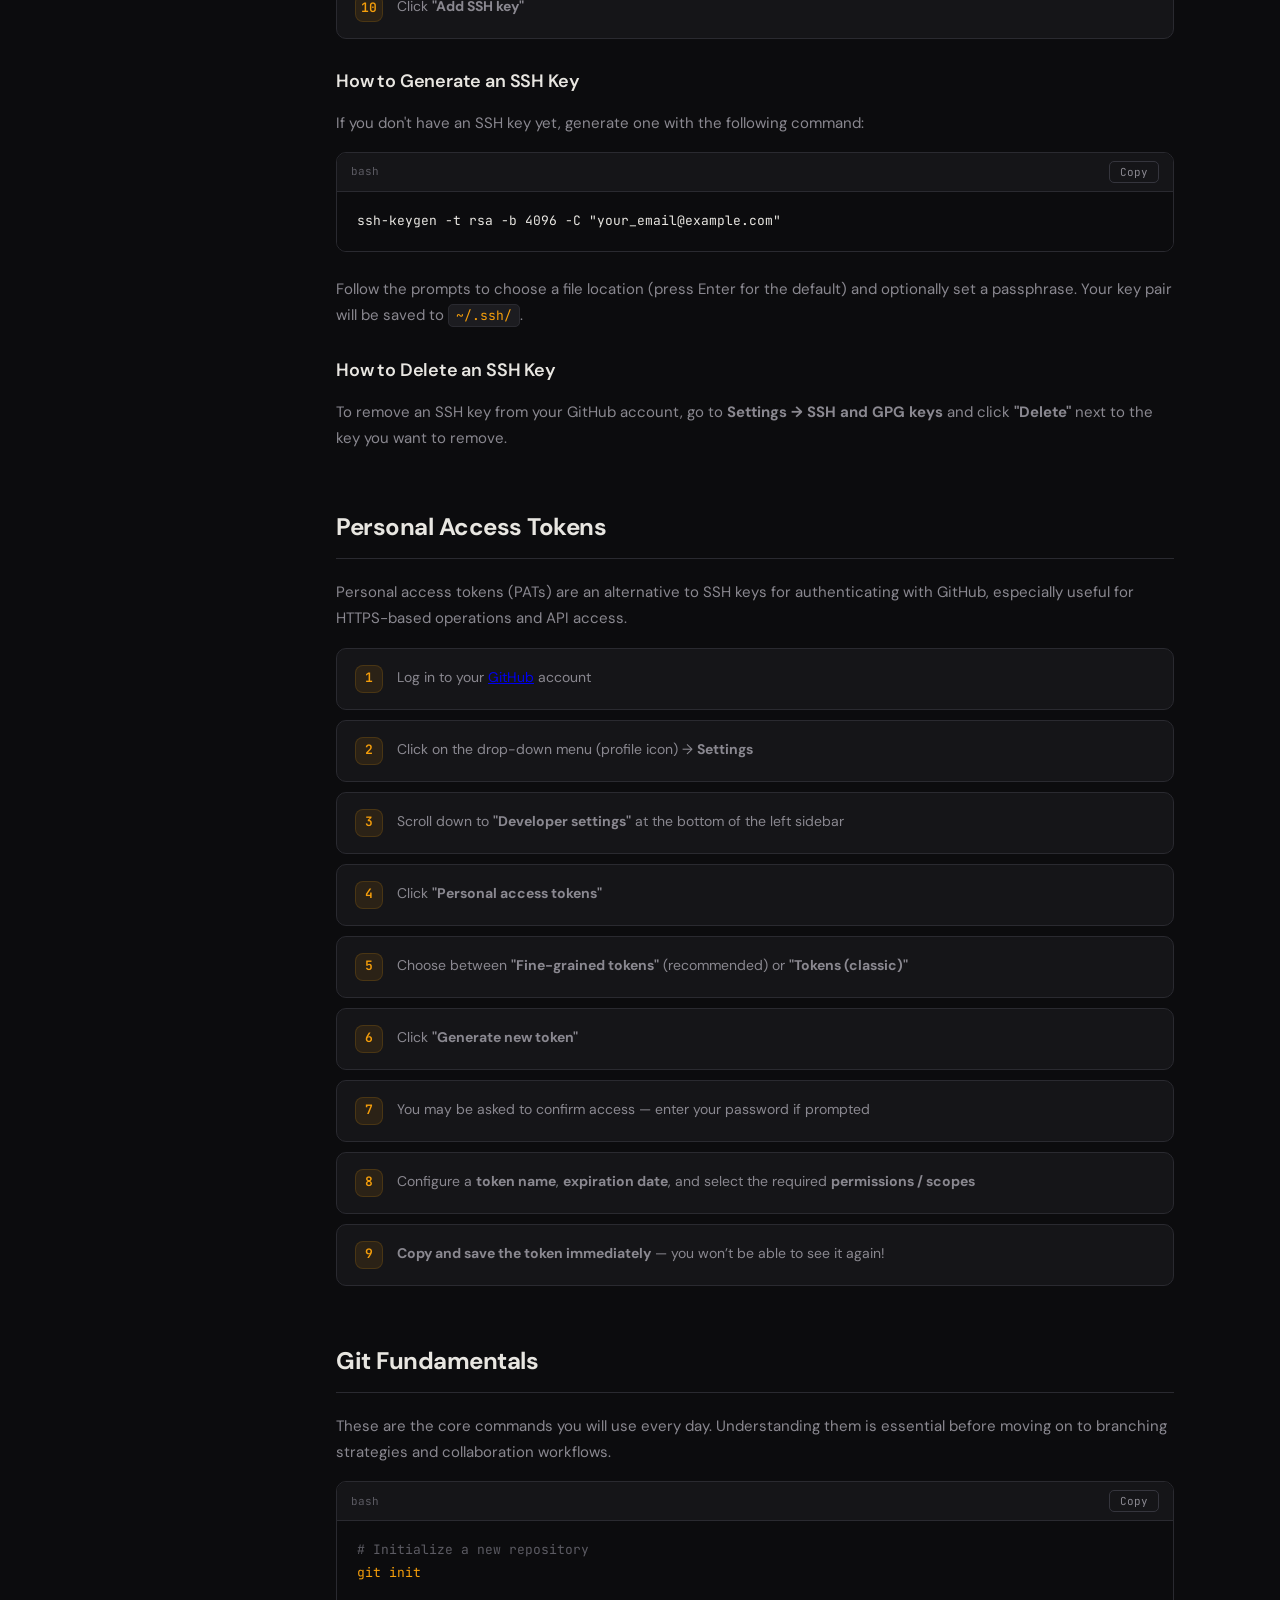
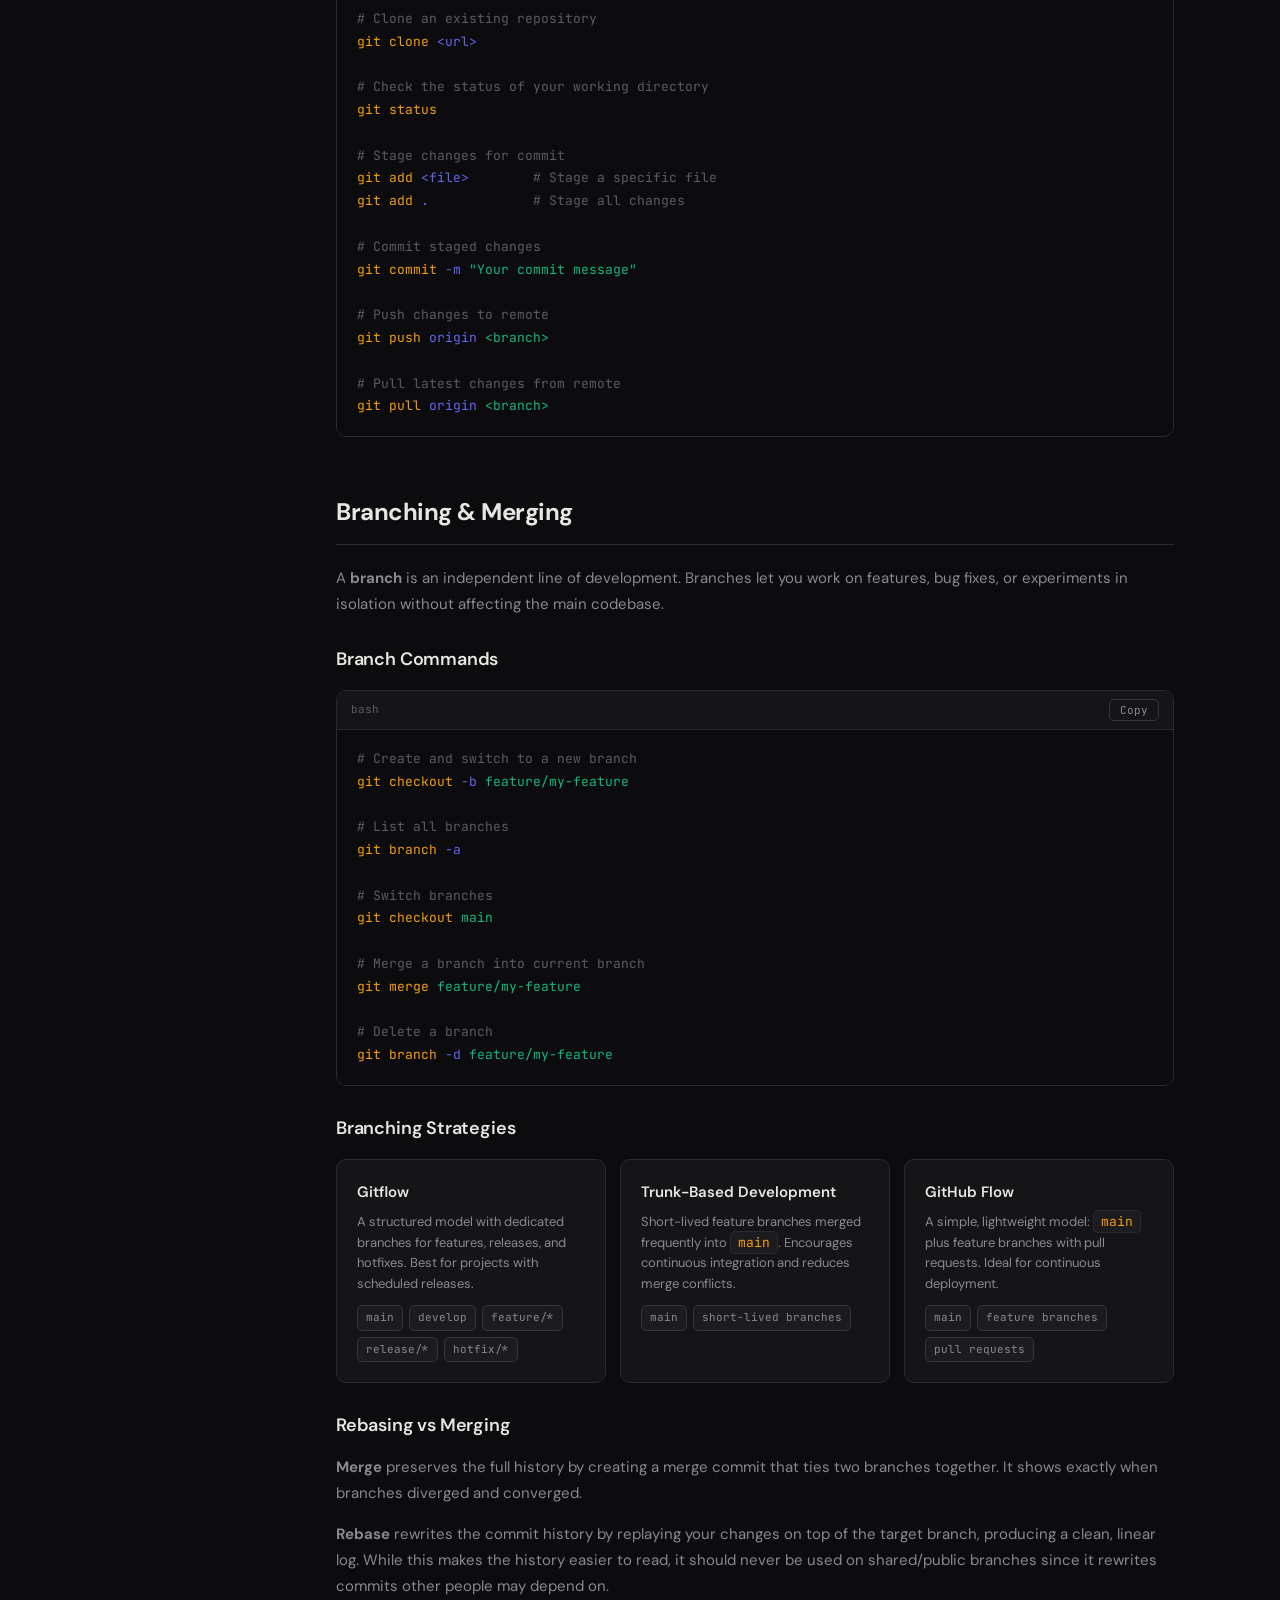
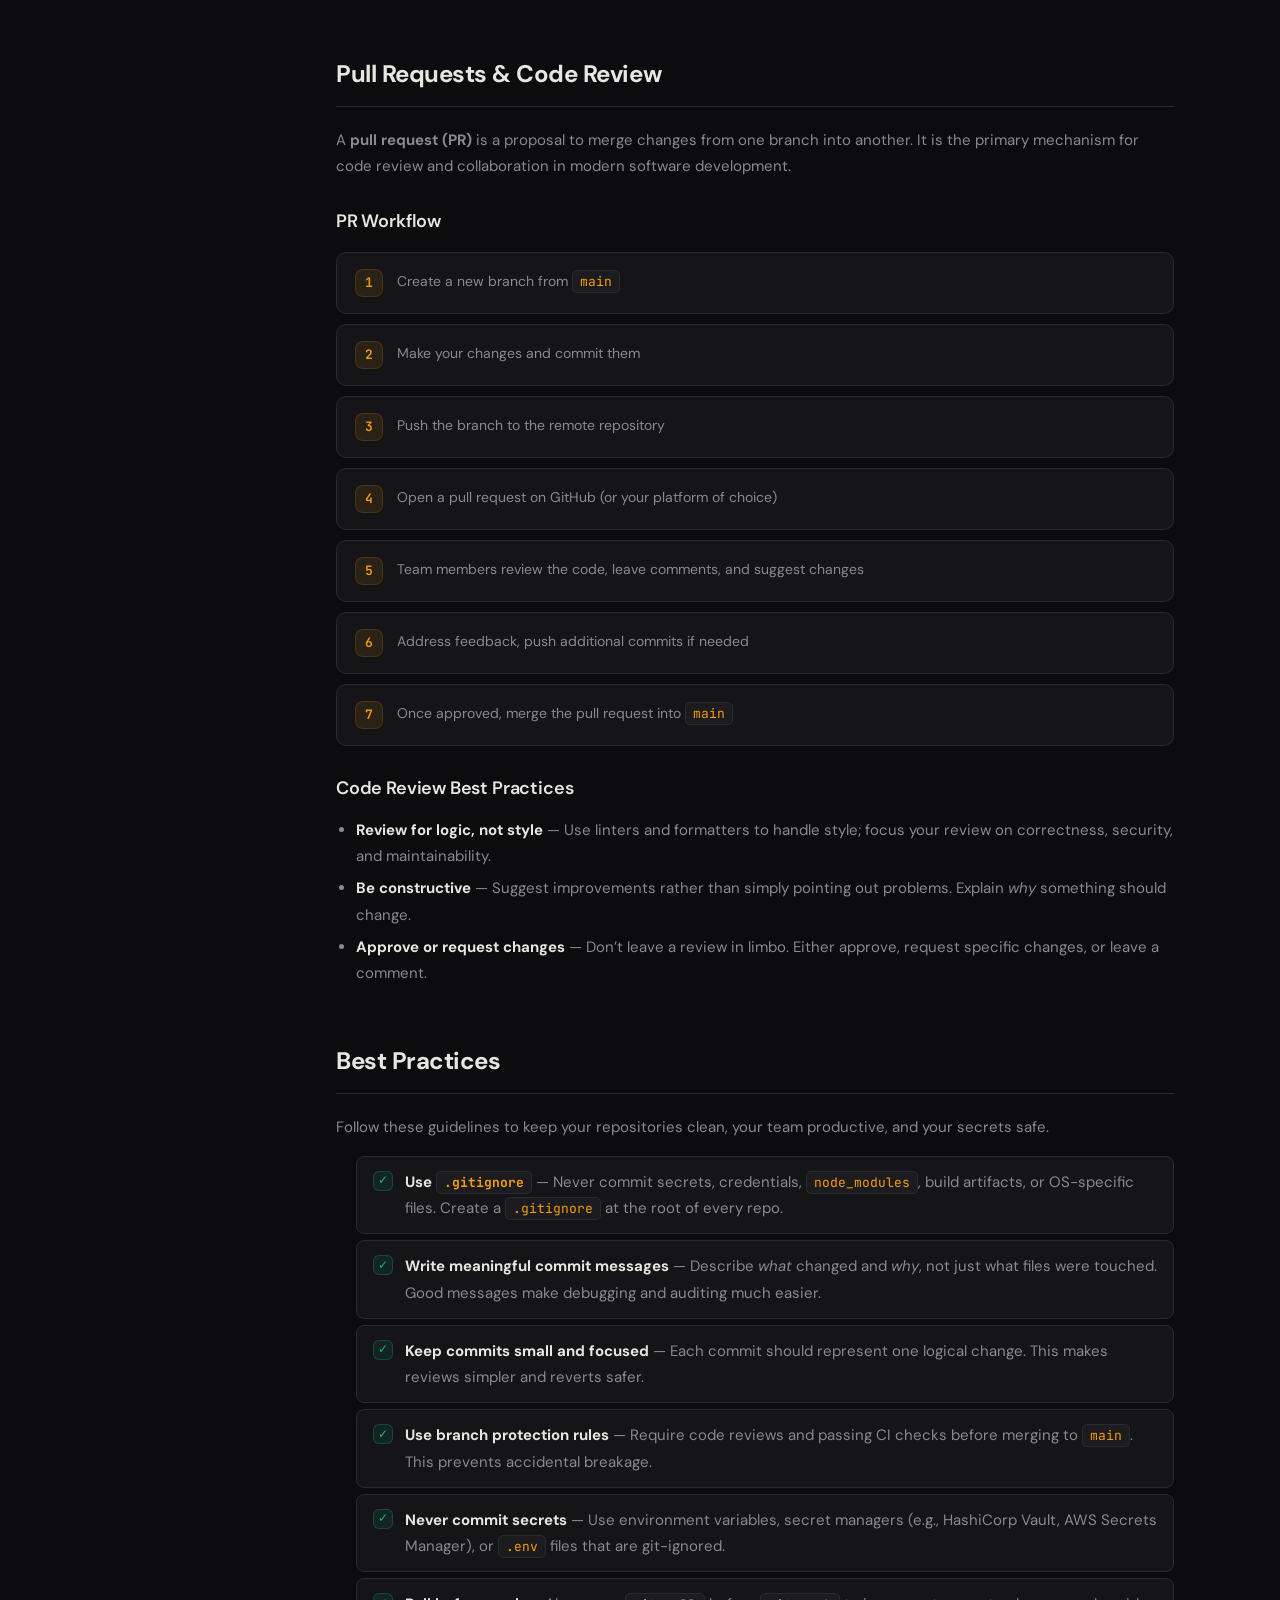
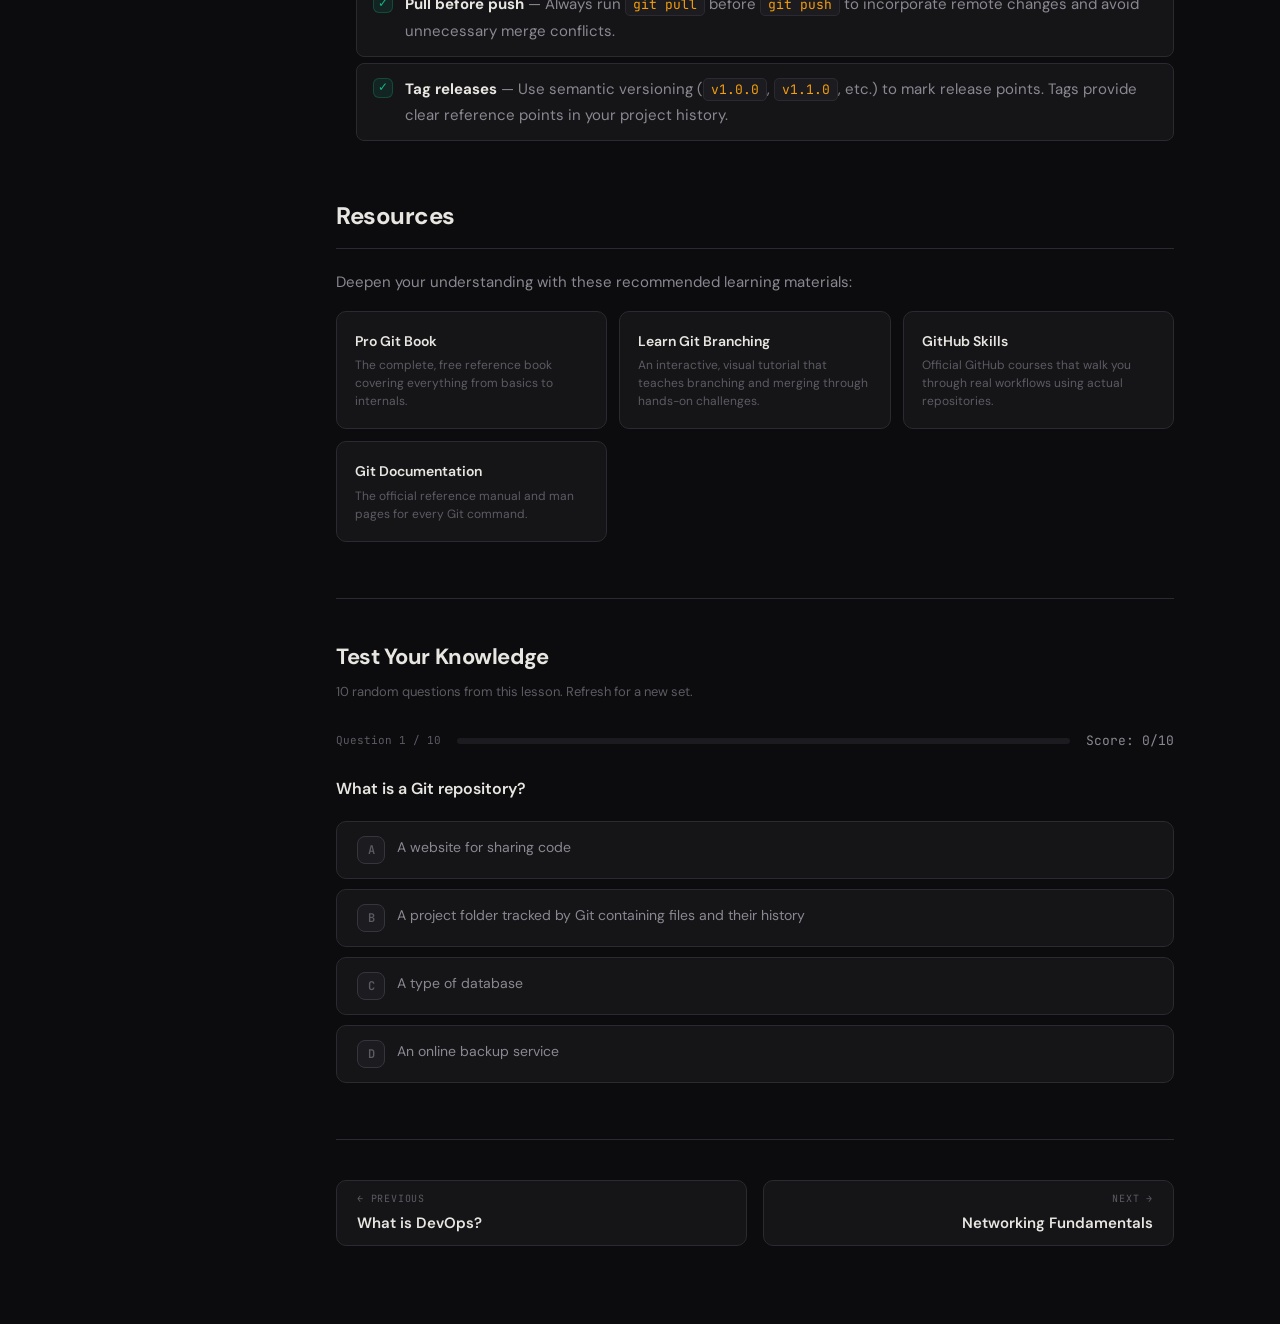
==== commit 07114018: "Add Networking Fundamentals topic page with enriched content and tooltips - Create topics/networking" ====
--- a/topics/git-and-vcs.html
+++ b/topics/git-and-vcs.html
@@ -854,10 +854,10 @@
         <span class="fl-label">&larr; Previous</span>
         <span class="fl-title">What is DevOps?</span>
       </a>
-      <div class="footer-link next disabled">
+      <a href="networking-fundamentals.html" class="footer-link next">
         <span class="fl-label">Next &rarr;</span>
-        <span class="fl-title">Linux &amp; OS (coming soon)</span>
-      </div>
+        <span class="fl-title">Networking Fundamentals</span>
+      </a>
     </nav>
 
   </main>
--- a/css/shared.css
+++ b/css/shared.css
@@ -815,3 +815,42 @@
   background: var(--surface2);
   border-color: var(--tier-core);
 }
+
+/* ── Tooltip / Hover Definition ── */
+.term {
+  position: relative;
+  display: inline;
+  border-bottom: 1px dashed var(--text-muted);
+  cursor: help;
+  color: var(--text);
+}
+
+.term .tip {
+  visibility: hidden;
+  opacity: 0;
+  position: absolute;
+  bottom: calc(100% + 8px);
+  left: 50%;
+  transform: translateX(-50%);
+  width: max-content;
+  max-width: 300px;
+  padding: 10px 14px;
+  background: var(--surface2);
+  border: 1px solid var(--border-light);
+  border-radius: 8px;
+  box-shadow: 0 8px 24px rgba(0,0,0,0.4);
+  font-size: 12px;
+  font-weight: 400;
+  line-height: 1.6;
+  color: var(--text-dim);
+  z-index: 50;
+  pointer-events: none;
+  transition: opacity 0.2s ease, visibility 0.2s ease;
+  text-align: left;
+}
+
+.term:hover .tip,
+.term:focus .tip {
+  visibility: visible;
+  opacity: 1;
+}
